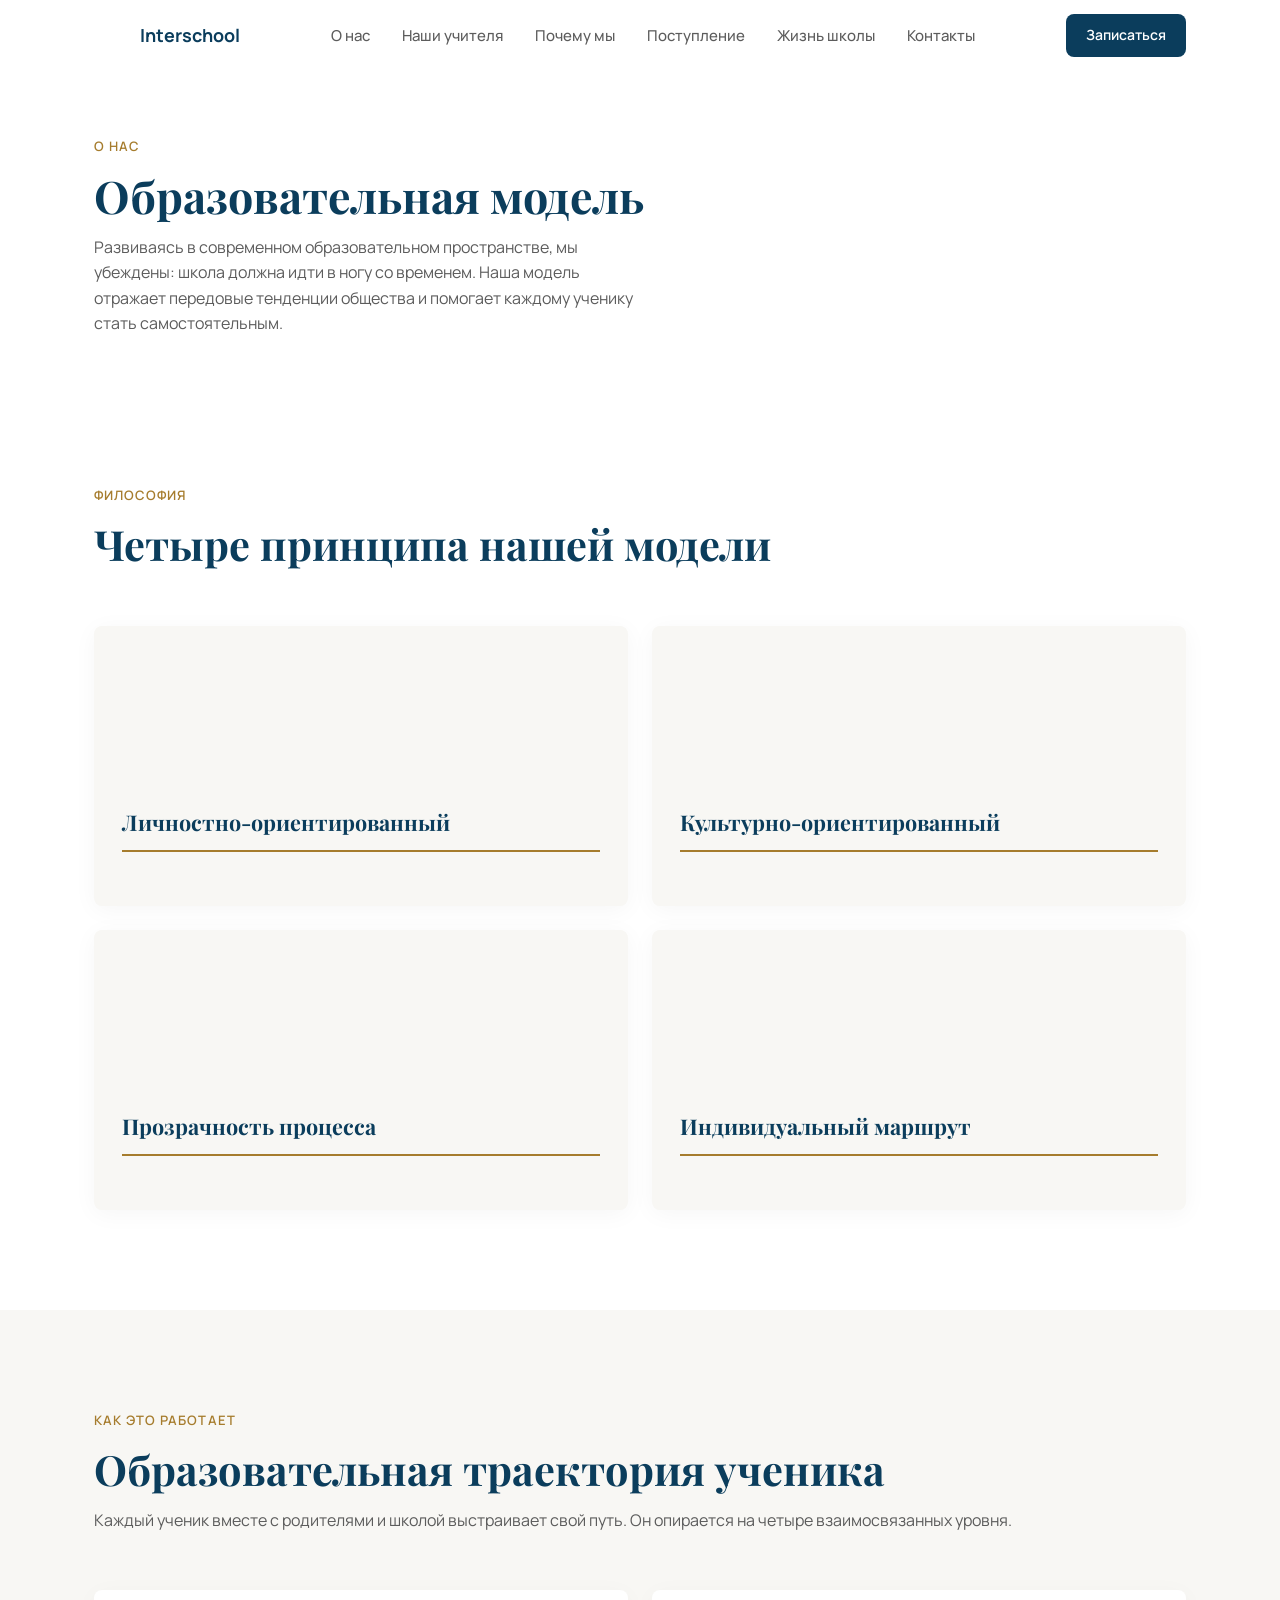
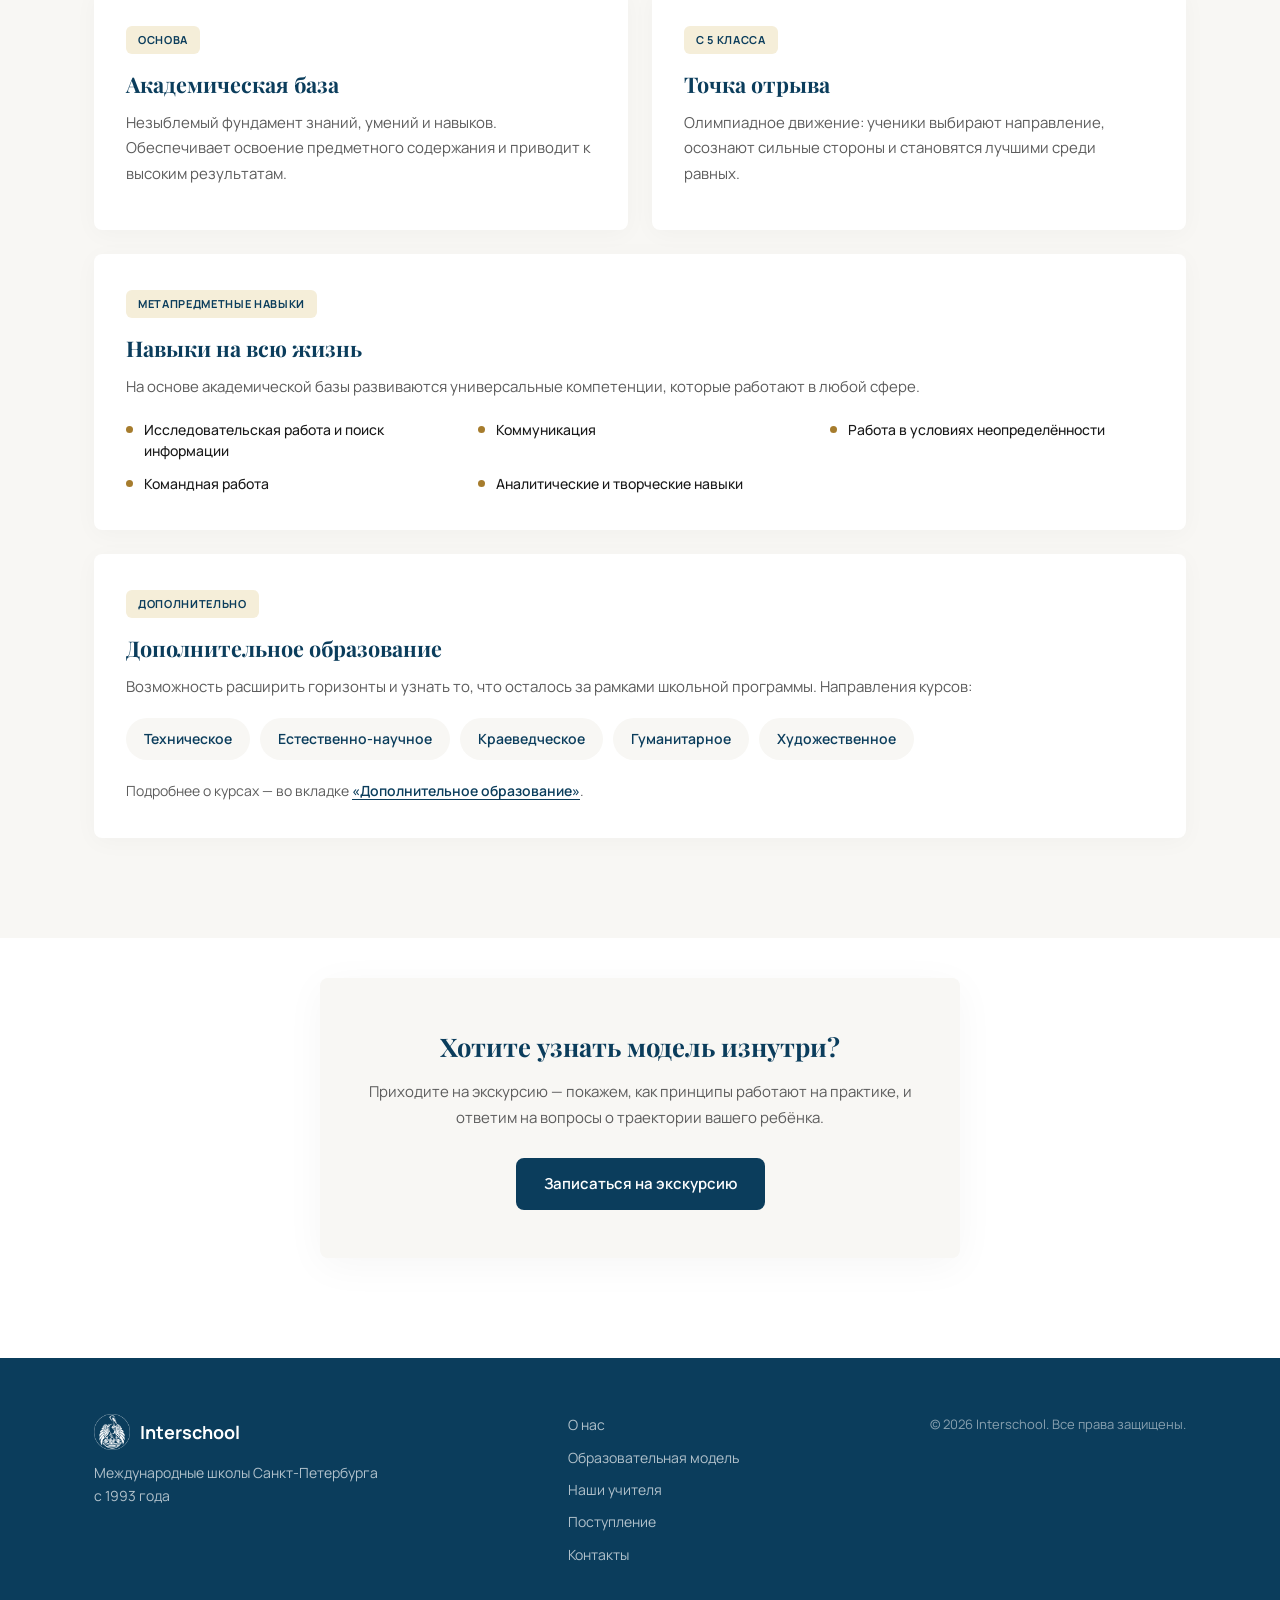
==== education-model.html @ 2b8b2e6c "Add files via upload" ====
<!DOCTYPE html>
<html lang="ru">
<head>
  <meta charset="UTF-8">
  <meta name="viewport" content="width=device-width, initial-scale=1.0">
  <title>Образовательная модель · Международные школы Санкт-Петербурга</title>
  <meta name="description" content="Образовательная модель Interschool: личностно-ориентированный подход, индивидуальный маршрут, академическая база и развитие метапредметных навыков.">
  <link rel="preconnect" href="https://fonts.googleapis.com">
  <link rel="preconnect" href="https://fonts.gstatic.com" crossorigin>
  <link href="https://fonts.googleapis.com/css2?family=Manrope:wght@400;500;600;700;800&family=Playfair+Display:wght@600;700&display=swap" rel="stylesheet">
  <link rel="stylesheet" href="styles.css">
</head>
<body>
  <!-- Header -->
  <header class="header" id="header">
    <div class="container header__inner">
      <a href="index.html" class="logo">
        <span id="mark" class="logo__mark"></span>
        <span class="logo__text">Interschool</span>
      </a>

      <nav class="nav" id="nav">
        <div class="nav__item nav__item--has-sub">
          <a href="index.html#about" class="nav__link">О нас</a>
          <div class="nav__dropdown">
            <a href="education-model.html" class="nav__dropdown-link">Образовательная модель</a>
            <a href="index.html#about" class="nav__dropdown-link">МШГУ</a>
            <a href="index.html#about" class="nav__dropdown-link">СПбМШ</a>
            <a href="index.html#about" class="nav__dropdown-link">Администрация</a>
          </div>
        </div>
        <a href="teachers.html" class="nav__link">Наши учителя</a>
        <a href="index.html#advantages" class="nav__link">Почему мы</a>
        <div class="nav__item nav__item--has-sub">
          <a href="index.html#admission" class="nav__link">Поступление</a>
          <div class="nav__dropdown">
            <a href="learning-formats.html" class="nav__dropdown-link">Формы обучения</a>
            <a href="index.html#admission" class="nav__dropdown-link">Как поступить</a>
            <a href="index.html#admission" class="nav__dropdown-link">Документы</a>
          </div>
        </div>
        <a href="index.html#life" class="nav__link">Жизнь школы</a>
        <a href="index.html#contacts" class="nav__link">Контакты</a>
      </nav>

      <div class="header__actions">
        <a href="index.html#admission" class="btn btn--primary btn--sm">Записаться</a>
        <button class="burger" id="burger" aria-label="Меню">
          <span></span><span></span><span></span>
        </button>
      </div>
    </div>
  </header>

  <!-- Page hero -->
  <section class="page-hero">
    <div class="container">
      <p class="section__eyebrow">О нас</p>
      <h1 class="page-hero__title">Образовательная модель</h1>
      <p class="page-hero__desc">
        Развиваясь в современном образовательном пространстве, мы убеждены:
        школа должна идти в ногу со временем. Наша модель отражает передовые
        тенденции общества и помогает каждому ученику стать самостоятельным.
      </p>
    </div>
  </section>

  <!-- Philosophy principles -->
  <section class="section em-principles">
    <div class="container">
      <div class="section__header section__header--center">
        <p class="section__eyebrow">Философия</p>
        <h2 class="section__title">Четыре принципа нашей модели</h2>
      </div>

      <div class="em-principles__grid">
        <article class="em-principle">
          <div class="em-principle__inner">
            <h3 class="em-principle__title">Личностно-ориентированный</h3>
            <p class="em-principle__text">
              Цель и призвание школы — сформировать самостоятельную, автономную
              личность. Человека, который способен делать собственный выбор и брать
              на себя ответственность за свой образовательный маршрут.
            </p>
          </div>
        </article>

        <article class="em-principle">
          <div class="em-principle__inner">
            <h3 class="em-principle__title">Культурно-ориентированный</h3>
            <p class="em-principle__text">
              В автоматизированном мире человек — главная ценность. Мы развиваем
              и сохраняем гуманизм, творчество, свободу выбора, силу воли,
              эмпатию и культуру — через всё преподавание.
            </p>
          </div>
        </article>

        <article class="em-principle">
          <div class="em-principle__inner">
            <h3 class="em-principle__title">Прозрачность процесса</h3>
            <p class="em-principle__text">
              Успех основан на&nbsp;<strong>открытом</strong> взаимодействии школы,
              родителей и детей. Мы делаем систему преподавания понятной, чтобы
              каждый видел цель и активно участвовал в её достижении.
            </p>
          </div>
        </article>

        <article class="em-principle">
          <div class="em-principle__inner">
            <h3 class="em-principle__title">Индивидуальный маршрут</h3>
            <p class="em-principle__text">
              Чтобы воспитать автономного ученика, нужно дать право выбора.
              Вместе с родителями ребёнок формирует образовательную траекторию
              и несёт ответственность за свои решения.
            </p>
          </div>
        </article>
      </div>
    </div>
  </section>

  <!-- Trajectory intro -->
  <section class="section em-trajectory">
    <div class="container">
      <div class="section__header section__header--center">
        <p class="section__eyebrow">Как это работает</p>
        <h2 class="section__title">Образовательная траектория ученика</h2>
        <p class="section__desc">
          Каждый ученик вместе с родителями и школой выстраивает свой путь.
          Он опирается на четыре взаимосвязанных уровня.
        </p>
      </div>

      <div class="em-levels">
        <!-- Level 1 -->
        <article class="em-level">
          <div class="em-level__badge">Основа</div>
          <h3 class="em-level__title">Академическая база</h3>
          <p class="em-level__text">
            Незыблемый фундамент знаний, умений и навыков. Обеспечивает освоение
            предметного содержания и приводит к высоким результатам.
          </p>
        </article>

        <!-- Level 2 -->
        <article class="em-level">
          <div class="em-level__badge">С 5 класса</div>
          <h3 class="em-level__title">Точка отрыва</h3>
          <p class="em-level__text">
            Олимпиадное движение: ученики выбирают направление, осознают
            сильные стороны и становятся лучшими среди равных.
          </p>
        </article>

        <!-- Level 3 -->
        <article class="em-level em-level--wide">
          <div class="em-level__badge">Метапредметные навыки</div>
          <h3 class="em-level__title">Навыки на всю жизнь</h3>
          <p class="em-level__text">
            На основе академической базы развиваются универсальные компетенции,
            которые работают в любой сфере.
          </p>
          <ul class="em-skills">
            <li>Исследовательская работа и поиск информации</li>
            <li>Коммуникация</li>
            <li>Работа в условиях неопределённости</li>
            <li>Командная работа</li>
            <li>Аналитические и творческие навыки</li>
          </ul>
        </article>

        <!-- Level 4 -->
        <article class="em-level em-level--wide">
          <div class="em-level__badge">Дополнительно</div>
          <h3 class="em-level__title">Дополнительное образование</h3>
          <p class="em-level__text">
            Возможность расширить горизонты и узнать то, что осталось за рамками
            школьной программы. Направления курсов:
          </p>
          <div class="em-directions">
            <span class="em-directions__item">Техническое</span>
            <span class="em-directions__item">Естественно-научное</span>
            <span class="em-directions__item">Краеведческое</span>
            <span class="em-directions__item">Гуманитарное</span>
            <span class="em-directions__item">Художественное</span>
          </div>
          <p class="em-level__note">
            Подробнее о курсах — во вкладке
            <a href="#">«Дополнительное образование»</a>.
          </p>
        </article>
      </div>
    </div>
  </section>

  <!-- CTA -->
  <section class="section em-cta">
    <div class="container">
      <div class="em-cta__box">
        <h2 class="em-cta__title">Хотите узнать модель изнутри?</h2>
        <p class="em-cta__text">
          Приходите на экскурсию — покажем, как принципы работают на практике,
          и ответим на вопросы о траектории вашего ребёнка.
        </p>
        <a href="index.html#admission" class="btn btn--primary">Записаться на экскурсию</a>
      </div>
    </div>
  </section>

  <!-- Footer -->
  <footer class="footer">
    <div class="container footer__inner">
      <div class="footer__brand">
        <a href="index.html" class="logo logo--footer">
          <span id="mark" class="logo__mark"></span>
          <span class="logo__text">Interschool</span>
        </a>
        <p>Международные школы Санкт-Петербурга<br>с 1993 года</p>
      </div>
      <div class="footer__links">
        <a href="index.html#about">О нас</a>
        <a href="education-model.html">Образовательная модель</a>
        <a href="teachers.html">Наши учителя</a>
        <a href="index.html#admission">Поступление</a>
        <a href="index.html#contacts">Контакты</a>
      </div>
      <div class="footer__copy">
        <p>© 2026 Interschool. Все права защищены.</p>
      </div>
    </div>
  </footer>

  <script src="script.js"></script>
</body>
</html>
---- styles.css ----
:root {
  /* Colors */
  --color-bg: #F8F7F4;
  --color-surface: #FFFFFF;
  --color-text: #1A1A1A;
  --color-text-muted: #5C5C5C;
  --color-primary: #0B3D5C;        /* Deep navy */
  --color-primary-hover: #0A2F47;
  --color-accent: #A67C2D;         /* Dark amber — better contrast */
  --color-accent-soft: #F5EED9;
  --color-border: #E8E4DC;
  --color-success: #2D6A4F;

  /* Typography */
  --font-sans: 'Manrope', system-ui, -apple-system, sans-serif;
  --font-display: 'Playfair Display', Georgia, serif;

  /* Spacing & radius */
  --radius: 8px;
  --radius-sm: 10px;
  --container: 1140px;
  --header-h: 72px;

  /* Transitions */
  --ease: cubic-bezier(0.25, 0.1, 0.25, 1);
}

/* Reset & base */
*, *::before, *::after {
  box-sizing: border-box;
  margin: 0;
  padding: 0;
}

html {
  scroll-behavior: smooth;
  -webkit-font-smoothing: antialiased;
}

body {
  font-family: var(--font-sans);
  font-size: 16px;
  line-height: 1.6;
  color: var(--color-text);
  background: var(--color-bg);
}

img { max-width: 100%; display: block; }
a { color: inherit; text-decoration: none; }
ul { list-style: none; }
button, input, select {
  font: inherit;
  border: none;
  outline: none;
  background: none;
}

.container {
  width: 100%;
  max-width: var(--container);
  margin: 0 auto;
  padding: 0 24px;
}

/* ========== Buttons ========== */
.btn {
  display: inline-flex;
  align-items: center;
  justify-content: center;
  gap: 8px;
  padding: 14px 28px;
  font-weight: 600;
  font-size: 15px;
  border-radius: 8px;
  cursor: pointer;
  transition: all 0.25s var(--ease);
  white-space: nowrap;
}

.btn--primary {
  background: var(--color-primary);
  color: #fff;
}

.btn--primary:hover {
  background: var(--color-primary-hover);
  transform: translateY(-1px);
  box-shadow: 0 8px 24px rgba(11, 61, 92, 0.25);
}

.btn--ghost {
  background: transparent;
  color: var(--color-primary);
  border: 1.5px solid var(--color-border);
}

.btn--ghost:hover {
  border-color: var(--color-primary);
  background: rgba(11, 61, 92, 0.04);
}

.btn--sm {
  padding: 10px 20px;
  font-size: 14px;
}

/* ========== Header ========== */
.header {
  position: fixed;
  top: 0;
  left: 0;
  right: 0;
  height: var(--header-h);
  //background: rgba(248, 247, 244, 0.85);
  backdrop-filter: blur(12px);
  -webkit-backdrop-filter: blur(12px);
  border-bottom: 1px solid transparent;
  z-index: 100;
  transition: border-color 0.3s, background 0.3s;
}

.header.scrolled {
  border-bottom-color: var(--color-border);
  background: rgba(248, 247, 244, 0.95);
}

.header__inner {
  display: flex;
  align-items: center;
  justify-content: space-between;
  height: 100%;
}

.logo {
  display: flex;
  align-items: center;
  gap: 10px;
  font-weight: 700;
  font-size: 18px;
  color: var(--color-primary);
}

.logo__mark {
  width: 36px;
  height: 36px;
  background-size: contain;
  background-image: url("New ISHU Logo White.png");
}
.logo__mark__scrolled {

  background-image: url("New ISHU Logo Black.png");
}
.nav {
  display: flex;
  align-items: center;
  gap: 32px;
}

.nav__item {
  position: relative;
}

.nav__link {
  font-size: 15px;
  font-weight: 500;
  color: var(--color-text-muted);
  transition: color 0.2s;
  display: inline-block;
  padding: 8px 0;
}

.nav__link:hover {
  color: var(--color-primary);
}

/* Dropdown */
.nav__dropdown {
  position: absolute;
  top: 100%;
  left: 50%;
  transform: translateX(-50%) translateY(6px);
  min-width: 220px;
  background: var(--color-surface);
  border-radius: var(--radius);
  box-shadow: 0 12px 40px rgba(0, 0, 0, 0.1);
  padding: 8px 0;
  opacity: 0;
  visibility: hidden;
  pointer-events: none;
  transition: opacity 0.2s var(--ease), transform 0.2s var(--ease), visibility 0.2s;
  z-index: 200;
  /* gold top accent like reference */
  border-top: 3px solid var(--color-accent);
}

.nav__item--has-sub:hover .nav__dropdown,
.nav__item--has-sub:focus-within .nav__dropdown {
  opacity: 1;
  visibility: visible;
  pointer-events: auto;
  transform: translateX(-50%) translateY(0);
}

.nav__dropdown-link {
  display: block;
  padding: 12px 20px;
  font-size: 14px;
  font-weight: 500;
  color: var(--color-text);
  transition: background 0.15s, color 0.15s;
  white-space: nowrap;
}

.nav__dropdown-link:hover {
  background: var(--color-bg);
  color: var(--color-primary);
}

.header__actions {
  display: flex;
  align-items: center;
  gap: 16px;
}

.burger {
  display: none;
  flex-direction: column;
  gap: 5px;
  width: 28px;
  cursor: pointer;
}

.burger span {
  display: block;
  height: 2px;
  background: var(--color-primary);
  border-radius: 2px;
  transition: 0.3s;
}

/* ========== Hero ========== */
.hero {
  position: relative;
  padding: calc(var(--header-h) + 80px) 0 100px;
  overflow: hidden;
  background: transparent;
}

.hero::before {
  content: '';
  position: absolute;
  inset: 0;
  background-image: url('banner-1.png');
  background-size: cover;
  background-position: center;
  filter: blur(2px);
  transform: scale(1);
  z-index: 0;
}

.hero::after {
  content: '';
  position: absolute;
  inset: 0;
  background: rgba(248, 247, 244, 0.78);
  z-index: 1;
}

.hero .container {
  position: relative;
  z-index: 2;
}

.hero__inner {
  display: block;
}

.hero__content {
  //max-width: 720px;
}



.hero__title {
  font-family: var(--font-display);
  font-size: clamp(2.6rem, 5vw, 3.8rem);
  font-weight: 700;
  line-height: 1.15;
  color: var(--color-primary);
  margin-bottom: 24px;
}

.hero__title span {
  color: var(--color-text-muted);
  font-weight: 600;
}

.hero__subtitle {
  font-size: 17px;
  color: var(--color-text-muted);
  max-width: 560px;
  line-height: 1.7;
}

/* ========== Sections ========== */
.section {
  padding: 100px 0;
}

.section__header {
  margin-bottom: 56px;
}

.section__eyebrow {
  font-size: 13px;
  font-weight: 600;
  letter-spacing: 0.08em;
  text-transform: uppercase;
  color: var(--color-accent);
  margin-bottom: 12px;
}

.section__title {
  font-family: var(--font-display);
  font-size: clamp(1.9rem, 3.5vw, 2.6rem);
  font-weight: 700;
  color: var(--color-primary);
  line-height: 1.25;
}

.section__desc {
  margin-top: 14px;
  color: var(--color-text-muted);
  font-size: 16px;
}

/* ========== Director / Why us ========== */
.director {
  background: var(--color-surface);
}

.director__inner {
  display: grid;
  grid-template-columns: 320px 1fr;
  gap: 56px;
  align-items: start;
  //max-width: 960px;
  margin: 0 auto;
}

.director__photo {
  position: sticky;
  top: calc(var(--header-h) + 24px);
}

.director__placeholder {
  aspect-ratio: 3 / 4;
  background: var(--color-bg);
  border: 1.5px dashed var(--color-border);
  border-radius: var(--radius);
  display: flex;
  align-items: center;
  justify-content: center;
  text-align: center;
  color: var(--color-text-muted);
  font-size: 14px;
  font-weight: 500;
  line-height: 1.5;
}

.director__quote {
  font-family: var(--font-display);
  font-size: 1.35rem;
  font-weight: 600;
  line-height: 1.5;
  color: var(--color-primary);
  margin-bottom: 24px;
  padding-left: 20px;
  border-left: 3px solid var(--color-accent);
  
}

.director__text {
  font-size: 15px;
  color: var(--color-text-muted);
  line-height: 1.75;
  margin-bottom: 16px;
  text-align: justify;
}

.director__sign {
  margin-top: 32px;
  padding-top: 24px;
  border-top: 1px solid var(--color-border);
  display: flex;
  flex-direction: column;
  gap: 4px;
}

.director__sign strong {
  font-size: 16px;
  color: var(--color-primary);
}

.director__sign span {
  font-size: 13px;
  color: var(--color-text-muted);
}

/* ========== About / Schools ========== */
.schools {
  display: grid;
  grid-template-columns: repeat(3, 1fr);
  gap: 28px;
}

.school-card {
  background: var(--color-surface);
  border-radius: var(--radius);
  padding: 40px 36px;
  box-shadow: 0 4px 24px rgba(0,0,0,0.04);
  transition: transform 0.3s, box-shadow 0.3s;
}

.school-card:hover {
  transform: translateY(-4px);
  box-shadow: 0 16px 48px rgba(0,0,0,0.08);
}

.school-card--alt {
  background: linear-gradient(145deg, #0B3D5C 0%, #134E6F 100%);
  color: #fff;
  border: none;
}

.school-card--alt .school-card__text,
.school-card--alt .school-card__list {
  color: rgba(255,255,255,0.85);
}

.school-card__badge {
  display: inline-block;
  font-size: 12px;
  font-weight: 700;
  letter-spacing: 0.06em;
  text-transform: uppercase;
  padding: 6px 12px;
  background: var(--color-accent-soft);
  color: var(--color-primary);
  border-radius: 6px;
  margin-bottom: 20px;
}

.school-card--alt .school-card__badge {
  background: rgba(255,255,255,0.15);
  color: #fff;
}

.school-card__title {
  font-family: var(--font-display);
  font-size: 1.45rem;
  margin-bottom: 14px;
  line-height: 1.3;
}

.school-card__text {
  color: var(--color-text-muted);
  margin-bottom: 24px;
  font-size: 15px;
}

.school-card__list {
  display: flex;
  flex-direction: column;
  gap: 10px;
}

.school-card__list li {
  position: relative;
  padding-left: 20px;
  font-size: 14px;
  font-weight: 500;
}

.school-card__list li::before {
  content: '';
  position: absolute;
  left: 0;
  top: 8px;
  width: 7px;
  height: 7px;
  border-radius: 50%;
  background: var(--color-accent);
}

.school-card--alt .school-card__list li::before {
  background: var(--color-accent);
}

/* ========== Advantages (stacked photo blocks) ========== */
.advantages {
  background: var(--color-bg);
  padding-bottom: 40px;
}

.advantages .section__header {
  margin-bottom: 48px;
}

.advantages__stack {
  display: flex;
  flex-direction: column;
  gap: 32px;
  max-width: 1140px;
  margin: 0 auto;
  padding: 0 24px;
}

.adv-block {
  position: relative;
  border-radius: 20px;
  overflow: hidden;
  min-height: 420px;
  display: flex;
  align-items: center;
  justify-content: flex-end;
}

.adv-block--flip {
  justify-content: flex-start;
}

.adv-block__bg {
  position: absolute;
  inset: 0;
  z-index: 0;
}

.adv-block__placeholder {
  width: 100%;
  height: 100%;
  background: linear-gradient(135deg, #d4d0c8 0%, #b8b4ac 50%, #9e9a92 100%);
  display: flex;
  align-items: center;
  justify-content: center;
  color: rgba(255,255,255,0.6);
  font-size: 18px;
  font-weight: 600;
  letter-spacing: 0.05em;
}

.adv-block__card {
  position: relative;
  z-index: 1;
  background: rgba(255, 252, 247, 0.95);
  backdrop-filter: blur(8px);
  -webkit-backdrop-filter: blur(8px);
  border-radius: 20px;
  padding: 40px 36px;
  max-width: 400px;
  margin: 40px;
  box-shadow: 0 12px 40px rgba(0,0,0,0.1);
}

.adv-block__text {
  font-family: var(--font-display);
  font-size: 1.25rem;
  font-weight: 600;
  line-height: 1.55;
  color: var(--color-primary);
  margin-bottom: 24px;
  font-style: italic;
}

.adv-block__meta {
  display: flex;
  flex-direction: column;
  gap: 4px;
}

.adv-block__meta strong {
  font-family: var(--font-sans);
  font-size: 13px;
  font-weight: 700;
  letter-spacing: 0.04em;
  text-transform: uppercase;
  color: var(--color-text);
  font-style: normal;
}

.adv-block__meta span {
  font-size: 13px;
  color: var(--color-text-muted);
  font-style: normal;
}

/* ========== Admission / Steps ========== */
.steps {
  display: grid;
  grid-template-columns: repeat(4, 1fr);
  gap: 24px;
  margin-bottom: 64px;
}

.step {
  text-align: center;
  padding: 28px 16px;
}

.step__number {
  font-family: var(--font-display);
  font-size: 2.4rem;
  font-weight: 700;
  color: var(--color-accent);
  margin-bottom: 12px;
  line-height: 1;
}

.step__title {
  font-size: 1.1rem;
  font-weight: 700;
  margin-bottom: 10px;
  color: var(--color-primary);
}

.step__text {
  font-size: 14px;
  color: var(--color-text-muted);
  line-height: 1.6;
}

.admission__cta {
  max-width: 720px;
  margin: 0 auto;
}

.admission__box {
  background: var(--color-surface);
  border-radius: var(--radius);
  padding: 48px 40px;
  text-align: center;
  box-shadow: 0 8px 40px rgba(0,0,0,0.06);
}

.admission__box h3 {
  font-family: var(--font-display);
  font-size: 1.6rem;
  color: var(--color-primary);
  margin-bottom: 10px;
}

.admission__box > p {
  color: var(--color-text-muted);
  margin-bottom: 32px;
}

.form__row {
  display: flex;
  gap: 12px;
  margin-bottom: 12px;
}

.form input,
.form select {
  flex: 1;
  padding: 14px 18px;
  border: 1.5px solid var(--color-border);
  border-radius: var(--radius-sm);
  background: var(--color-bg);
  font-size: 15px;
  transition: border-color 0.2s;
}

.form input:focus,
.form select:focus {
  border-color: var(--color-primary);
}

.form select {
  cursor: pointer;
  appearance: none;
  background-image: url("data:image/svg+xml,%3Csvg xmlns='http://www.w3.org/2000/svg' width='12' height='8' viewBox='0 0 12 8'%3E%3Cpath fill='%235C5C5C' d='M1 1l5 5 5-5'/%3E%3C/svg%3E");
  background-repeat: no-repeat;
  background-position: right 16px center;
  padding-right: 40px;
}

.form .btn {
  flex: 0 0 auto;
  min-width: 200px;
}

/* ========== News / Life ========== */
.life {
  background: var(--color-surface);
}

.news {
  display: grid;
  grid-template-columns: repeat(4, 1fr);
  gap: 24px;
}

.news-card {
  background: var(--color-bg);
  border-radius: var(--radius);
  padding: 28px 24px;
  display: flex;
  flex-direction: column;
  box-shadow: 0 4px 20px rgba(0,0,0,0.03);
  transition: transform 0.25s, box-shadow 0.25s;
}

.news-card:hover {
  transform: translateY(-4px);
  box-shadow: 0 12px 36px rgba(0,0,0,0.07);
}

.news-card__date {
  font-size: 12px;
  font-weight: 600;
  letter-spacing: 0.04em;
  text-transform: uppercase;
  color: var(--color-accent);
  margin-bottom: 12px;
}

.news-card__title {
  font-size: 1.05rem;
  font-weight: 700;
  margin-bottom: 10px;
  color: var(--color-primary);
  line-height: 1.35;
}

.news-card__text {
  font-size: 14px;
  color: var(--color-text-muted);
  line-height: 1.6;
  flex: 1;
  margin-bottom: 16px;
}

.news-card__link {
  font-size: 14px;
  font-weight: 600;
  color: var(--color-primary);
  transition: color 0.2s;
}

.news-card__link:hover {
  color: var(--color-accent);
}

/* ========== Contacts ========== */
.contacts__grid {
  display: grid;
  grid-template-columns: repeat(3, 1fr);
  gap: 24px;
}

.contact-card {
  background: var(--color-surface);
  border-radius: var(--radius);
  padding: 36px 28px;
  text-align: center;
  box-shadow: 0 4px 20px rgba(0,0,0,0.04);
  transition: transform 0.25s, box-shadow 0.25s;
}

.contact-card:hover {
  transform: translateY(-3px);
  box-shadow: 0 12px 32px rgba(0,0,0,0.07);
}

.contact-card h3 {
  font-size: 1.1rem;
  font-weight: 700;
  color: var(--color-primary);
  margin-bottom: 6px;
}

.contact-card p {
  font-size: 14px;
  color: var(--color-text-muted);
  margin-bottom: 20px;
}

.contact-card__qr {
  display: inline-flex;
  align-items: center;
  justify-content: center;
  width: 64px;
  height: 64px;
  background: var(--color-bg);
  border: 1.5px dashed var(--color-border);
  border-radius: 10px;
  font-size: 12px;
  font-weight: 600;
  color: var(--color-text-muted);
}

/* ========== Footer ========== */
.footer {
  background: var(--color-primary);
  color: rgba(255,255,255,0.85);
  padding: 56px 0 40px;
}

.footer__inner {
  display: grid;
  grid-template-columns: 1.5fr 1fr 1fr;
  gap: 40px;
  align-items: start;
}

.logo--footer {
  color: #fff;
  margin-bottom: 12px;
}



.footer__brand p {
  font-size: 14px;
  line-height: 1.6;
  opacity: 0.8;
}

.footer__links {
  display: flex;
  flex-direction: column;
  gap: 10px;
}

.footer__links a {
  font-size: 14px;
  opacity: 0.8;
  transition: opacity 0.2s;
}

.footer__links a:hover {
  opacity: 1;
}

.footer__copy {
  font-size: 13px;
  opacity: 0.6;
  text-align: right;
}

/* ========== Responsive ========== */
@media (max-width: 1024px) {
  .hero__inner {
    grid-template-columns: 1fr;
    gap: 48px;
  }

  .hero__visual {
    padding-left: 0;
    flex-direction: row;
  }

  .hero__card--secondary {
    margin-left: 0;
  }
  .director__inner {
    grid-template-columns: 260px 1fr;
    gap: 40px;
  }
  
  .adv-block {
    min-height: 360px;
  }

  .adv-block__card {
    max-width: 340px;
    padding: 32px 28px;
    margin: 28px;
  }

  .adv-block__text {
    font-size: 1.15rem;
  }

  .steps {
    grid-template-columns: repeat(2, 1fr);
  }

  .news {
    grid-template-columns: repeat(2, 1fr);
  }
}

@media (max-width: 768px) {
  .nav {
    display: none;
    position: absolute;
    top: var(--header-h);
    left: 0;
    right: 0;
    background: var(--color-bg);
    flex-direction: column;
    padding: 24px;
    gap: 16px;
    border-bottom: 1px solid var(--color-border);
  }

  .nav.open {
    display: flex;
  }

  .nav__item--has-sub {
    display: flex;
    flex-direction: column;
    gap: 4px;
  }

  .nav__dropdown {
    position: static;
    transform: none;
    opacity: 1;
    visibility: visible;
    pointer-events: auto;
    box-shadow: none;
    border-top: none;
    border-left: 3px solid var(--color-accent);
    border-radius: 0;
    padding: 4px 0 4px 12px;
    min-width: 0;
    background: transparent;
  }

  .nav__dropdown-link {
    padding: 8px 12px;
    font-size: 14px;
    color: var(--color-text-muted);
  }

  .burger {
    display: flex;
  }

  .header__actions .btn {
    display: none;
  }

  .hero {
    padding-top: 90px;
    padding-bottom: 64px;
  }

  .hero__visual {
    flex-direction: column;
  }
  
  .director__inner {
    grid-template-columns: 1fr;
    gap: 32px;
  }

  .director__photo {
    position: static;
    max-width: 260px;
    margin: 0 auto;
  }
  
  .schools {
    grid-template-columns: 1fr;
  }

  .adv-block {
    min-height: 320px;
    justify-content: center;
  }

  .adv-block--flip {
    justify-content: center;
  }

  .adv-block__card {
    max-width: 100%;
    margin: 24px;
    padding: 28px 24px;
  }

  .adv-block__text {
    font-size: 1.05rem;
  }

  .steps {
    grid-template-columns: 1fr;
  }

  .news {
    grid-template-columns: 1fr;
  }

  .contacts__grid {
    grid-template-columns: 1fr;
  }

  .form__row {
    flex-direction: column;
  }

  .form .btn {
    width: 100%;
  }

  .admission__box {
    padding: 36px 24px;
  }

  .footer__inner {
    grid-template-columns: 1fr;
    text-align: center;
  }

  .footer__copy {
    text-align: center;
  }

  .footer__links {
    align-items: center;
  }

  .section {
    padding: 72px 0;
  }
}

@media (max-width: 480px) {
  .hero__title {
    font-size: 2.2rem;
  }

  .hero__cta {
    flex-direction: column;
  }

  .hero__cta .btn {
    width: 100%;
  }
}
/* ========== Teachers page ========== */
.page-hero {
  padding: calc(var(--header-h) + 64px) 0 48px;
  background: var(--color-surface);
}

.page-hero__title {
  font-family: var(--font-display);
  font-size: clamp(2rem, 4vw, 2.8rem);
  font-weight: 700;
  color: var(--color-primary);
  line-height: 1.2;
}

.page-hero__desc {
  margin-top: 12px;
  color: var(--color-text-muted);
  font-size: 16px;
  max-width: 560px;
}

.teachers-section {
  padding: 48px 0 80px;
}

.teachers-section + .teachers-section {
  padding-top: 0;
}

.teachers-section__title {
  font-family: var(--font-display);
  font-size: clamp(1.4rem, 2.5vw, 1.75rem);
  font-weight: 700;
  color: var(--color-primary);
  margin-bottom: 28px;
}

.teachers-grid {
  display: grid;
  grid-template-columns: repeat(4, 1fr);
  gap: 28px;
}

.teacher-card {
  display: flex;
  flex-direction: column;
}

/* display:flex overrides the native [hidden] rule — force hide */
.teacher-card[hidden] {
  display: none !important;
}

.teacher-card__photo {
  position: relative;
  border-radius: 16px;
  overflow: hidden;
  aspect-ratio: 1 / 1.15;
  background: var(--color-bg);
  margin-bottom: 16px;
}

.teacher-card__photo img {
  width: 100%;
  height: 100%;
  object-fit: cover;
  display: block;
}

.teacher-card__placeholder {
  width: 100%;
  height: 100%;
  display: flex;
  align-items: center;
  justify-content: center;
  background: linear-gradient(145deg, #e8e4dc 0%, #d0ccc4 100%);
  color: var(--color-text-muted);
  font-size: 13px;
  font-weight: 500;
}

.teacher-card__name {
  font-size: 1rem;
  font-weight: 700;
  color: var(--color-text);
  line-height: 1.35;
  margin-bottom: 4px;
}

.teacher-card__role {
  font-size: 13px;
  color: var(--color-text-muted);
  line-height: 1.4;
}

/* Pagination */
.teachers-pager {
  display: flex;
  align-items: center;
  gap: 12px;
  margin-top: 36px;
}

.teachers-pager__btn {
  width: 40px;
  height: 40px;
  border-radius: 50%;
  border: 1.5px solid var(--color-border);
  background: var(--color-surface);
  display: flex;
  align-items: center;
  justify-content: center;
  cursor: pointer;
  color: var(--color-primary);
  font-size: 16px;
  transition: border-color 0.2s, background 0.2s;
}

.teachers-pager__btn:hover {
  border-color: var(--color-primary);
  background: var(--color-bg);
}

.teachers-pager__btn:disabled {
  opacity: 0.4;
  cursor: default;
}

.teachers-pager__info {
  font-size: 14px;
  font-weight: 500;
  color: var(--color-text-muted);
  min-width: 36px;
  text-align: center;
}

@media (max-width: 1024px) {
  .teachers-grid {
    grid-template-columns: repeat(3, 1fr);
  }

  .schools {
    grid-template-columns: 1fr;
  }
}

@media (max-width: 768px) {
  .teachers-grid {
    grid-template-columns: repeat(2, 1fr);
    gap: 20px;
  }

  .teacher-card__photo::after {
    border-width: 0 36px 36px 0;
  }
}

@media (max-width: 480px) {
  .teachers-grid {
    grid-template-columns: 1fr 1fr;
    gap: 16px;
  }

  .teacher-card__name {
    font-size: 0.9rem;
  }
}

/* ========== Education model page ========== */
.em-principles {
  background: var(--color-surface);
}

.em-principles__grid {
  display: grid;
  grid-template-columns: repeat(2, 1fr);
  gap: 24px;
}

.em-principle {
  display: flex;
  flex-direction: column;
  min-height: 280px;
  padding: 32px 28px;
  background: var(--color-bg);
  border-radius: var(--radius);
  box-shadow: 0 4px 24px rgba(0, 0, 0, 0.04);
  cursor: default;
  transition: box-shadow 0.6s var(--ease), background 0.6s var(--ease);
}

.em-principle:hover,
.em-principle:focus-within {
  box-shadow: 0 16px 48px rgba(11, 61, 92, 0.1);
  background: var(--color-surface);
}

/* Spacer keeps title at the bottom; height animates both ways */
.em-principle::before {
  content: '';
  display: block;
  height: 150px;
  flex-shrink: 0;
  transition: height 0.85s cubic-bezier(0.4, 0, 0.2, 1);
}

.em-principle:hover::before,
.em-principle:focus-within::before {
  height: 0;
}

.em-principle__inner {
  flex: 0 0 auto;
  display: flex;
  flex-direction: column;
}

.em-principle__title {
  font-family: var(--font-display);
  font-size: 1.35rem;
  font-weight: 700;
  color: var(--color-primary);
  line-height: 1.3;
  margin: 0;
  padding-bottom: 14px;
  border-bottom: 2px solid var(--color-accent);
}

.em-principle__text {
  font-size: 15px;
  color: var(--color-text-muted);
  line-height: 1.7;
  margin: 0;
  max-height: 0;
  opacity: 0;
  overflow: hidden;
  transition:
    max-height 0.85s cubic-bezier(0.4, 0, 0.2, 1),
    opacity 0.7s ease 0.05s,
    margin-top 0.85s cubic-bezier(0.4, 0, 0.2, 1);
}

.em-principle:hover .em-principle__text,
.em-principle:focus-within .em-principle__text {
  max-height: 260px;
  opacity: 1;
  margin-top: 18px;
}

.em-trajectory {
  background: var(--color-bg);
}

.em-levels {
  display: grid;
  grid-template-columns: 1fr 1fr;
  gap: 24px;
}

.em-level {
  background: var(--color-surface);
  border-radius: var(--radius);
  padding: 36px 32px;
  box-shadow: 0 4px 24px rgba(0, 0, 0, 0.03);
}

.em-level--wide {
  grid-column: 1 / -1;
}

.em-level__badge {
  display: inline-block;
  font-size: 11px;
  font-weight: 700;
  letter-spacing: 0.06em;
  text-transform: uppercase;
  color: var(--color-primary);
  background: var(--color-accent-soft);
  padding: 5px 12px;
  border-radius: 6px;
  margin-bottom: 16px;
}

.em-level__title {
  font-family: var(--font-display);
  font-size: 1.35rem;
  font-weight: 700;
  color: var(--color-primary);
  margin-bottom: 12px;
  line-height: 1.3;
}

.em-level__text {
  font-size: 15px;
  color: var(--color-text-muted);
  line-height: 1.7;
  margin-bottom: 8px;
}

.em-level__note {
  margin-top: 20px;
  font-size: 14px;
  color: var(--color-text-muted);
}

.em-level__note a {
  color: var(--color-primary);
  font-weight: 600;
  text-decoration: underline;
  text-underline-offset: 3px;
}

.em-skills {
  display: grid;
  grid-template-columns: repeat(auto-fill, minmax(240px, 1fr));
  gap: 12px 28px;
  margin-top: 20px;
}

.em-skills li {
  position: relative;
  padding-left: 18px;
  font-size: 14px;
  font-weight: 500;
  color: var(--color-text);
  line-height: 1.5;
}

.em-skills li::before {
  content: '';
  position: absolute;
  left: 0;
  top: 7px;
  width: 7px;
  height: 7px;
  border-radius: 50%;
  background: var(--color-accent);
}

.em-directions {
  display: flex;
  flex-wrap: wrap;
  gap: 10px;
  margin-top: 18px;
}

.em-directions__item {
  display: inline-block;
  padding: 10px 18px;
  background: var(--color-bg);
  border-radius: 999px;
  font-size: 14px;
  font-weight: 600;
  color: var(--color-primary);
}

.em-cta {
  background: var(--color-surface);
  padding-top: 40px;
}

.em-cta__box {
  max-width: 640px;
  margin: 0 auto;
  text-align: center;
  padding: 48px 32px;
  background: var(--color-bg);
  border-radius: var(--radius);
  box-shadow: 0 8px 40px rgba(0, 0, 0, 0.04);
}

.em-cta__title {
  font-family: var(--font-display);
  font-size: 1.6rem;
  font-weight: 700;
  color: var(--color-primary);
  margin-bottom: 12px;
}

.em-cta__text {
  font-size: 15px;
  color: var(--color-text-muted);
  line-height: 1.7;
  margin-bottom: 28px;
}

@media (max-width: 768px) {
  .em-principles__grid {
    grid-template-columns: 1fr;
  }

  .em-levels {
    grid-template-columns: 1fr;
  }

  .em-skills {
    grid-template-columns: 1fr;
  }
}

/* ========== Learning formats page ========== */
.lf-formats {
  background: var(--color-surface);
  padding-top: 48px;
}

.lf-grid {
  display: grid;
  grid-template-columns: repeat(4, 1fr);
  gap: 20px;
  align-items: stretch;
}

.lf-card {
  display: flex;
  flex-direction: column;
  background: var(--color-bg);
  border-radius: var(--radius);
  padding: 28px 22px 24px;
  box-shadow: 0 4px 24px rgba(0, 0, 0, 0.04);
  transition: transform 0.25s, box-shadow 0.25s;
}

.lf-card:hover {
  transform: translateY(-4px);
  box-shadow: 0 16px 40px rgba(0, 0, 0, 0.08);
}

.lf-card--featured {
  background: var(--color-primary);
  color: #fff;
}

.lf-card--featured .lf-card__title,
.lf-card--featured .lf-card__tagline {
  color: #fff;
}

.lf-card--featured .lf-card__tagline {
  opacity: 0.75;
}

.lf-card--featured .lf-card__list li {
  color: rgba(255, 255, 255, 0.9);
}

.lf-card--featured .lf-card__list li::before {
  background: var(--color-accent);
}

.lf-card__head {
  margin-bottom: 20px;
  padding-bottom: 16px;
  border-bottom: 1px solid rgba(0, 0, 0, 0.06);
}

.lf-card--featured .lf-card__head {
  border-bottom-color: rgba(255, 255, 255, 0.15);
}

.lf-card__title {
  font-family: var(--font-display);
  font-size: 1.35rem;
  font-weight: 700;
  color: var(--color-primary);
  margin-bottom: 4px;
  line-height: 1.25;
}

.lf-card__tagline {
  font-size: 13px;
  color: var(--color-text-muted);
  font-weight: 500;
}

.lf-card__list {
  display: flex;
  flex-direction: column;
  gap: 10px;
  flex: 1;
  margin-bottom: 24px;
}

.lf-card__list li {
  position: relative;
  padding-left: 22px;
  font-size: 13px;
  line-height: 1.45;
  color: var(--color-text);
  font-weight: 500;
}

.lf-card__list li::before {
  content: '';
  position: absolute;
  left: 0;
  top: 5px;
  width: 12px;
  height: 12px;
  border-radius: 50%;
  background: var(--color-accent);
  box-shadow: inset 0 0 0 3px var(--color-bg);
}

.lf-card--featured .lf-card__list li::before {
  box-shadow: inset 0 0 0 3px var(--color-primary);
}

.lf-card__btn {
  width: 100%;
  margin-top: auto;
}

.lf-card--featured .btn--primary {
  background: #fff;
  color: var(--color-primary);
}

.lf-card--featured .btn--primary:hover {
  background: var(--color-accent-soft);
  box-shadow: none;
}

/* Extended day */
.lf-extra {
  background: var(--color-bg);
}

.lf-extra__grid {
  display: grid;
  grid-template-columns: 1.4fr 1fr;
  gap: 48px;
  align-items: center;
}

.lf-extra__text {
  font-size: 16px;
  color: var(--color-text-muted);
  line-height: 1.7;
  margin: 16px 0 24px;
  max-width: 520px;
}

.lf-extra__list {
  display: flex;
  flex-direction: column;
  gap: 12px;
}

.lf-extra__list li {
  position: relative;
  padding-left: 20px;
  font-size: 15px;
  font-weight: 500;
  color: var(--color-text);
}

.lf-extra__list li::before {
  content: '';
  position: absolute;
  left: 0;
  top: 8px;
  width: 7px;
  height: 7px;
  border-radius: 50%;
  background: var(--color-accent);
}

.lf-extra__aside {
  display: flex;
  flex-direction: column;
  gap: 16px;
}

.lf-extra__stat {
  background: var(--color-surface);
  border-radius: var(--radius);
  padding: 28px 24px;
  box-shadow: 0 4px 24px rgba(0, 0, 0, 0.04);
}

.lf-extra__stat strong {
  display: block;
  font-family: var(--font-display);
  font-size: 1.5rem;
  color: var(--color-primary);
  margin-bottom: 4px;
}

.lf-extra__stat span {
  font-size: 14px;
  color: var(--color-text-muted);
}

/* Externat */
.lf-externat {
  background: var(--color-surface);
}

.lf-externat__modes {
  display: grid;
  grid-template-columns: 1fr 1fr;
  gap: 20px;
  margin-bottom: 36px;
}

.lf-mode {
  background: var(--color-bg);
  border-radius: var(--radius);
  padding: 28px 24px;
  box-shadow: 0 4px 20px rgba(0, 0, 0, 0.03);
}

.lf-mode__title {
  font-size: 1.1rem;
  font-weight: 700;
  color: var(--color-primary);
  margin-bottom: 6px;
}

.lf-mode__text {
  font-size: 14px;
  color: var(--color-text-muted);
  line-height: 1.5;
}

.lf-externat__benefits {
  background: var(--color-bg);
  border-radius: var(--radius);
  padding: 36px 32px;
  box-shadow: 0 4px 24px rgba(0, 0, 0, 0.03);
}

.lf-externat__subtitle {
  font-family: var(--font-display);
  font-size: 1.25rem;
  font-weight: 700;
  color: var(--color-primary);
  margin-bottom: 20px;
}

.lf-externat__list {
  display: grid;
  grid-template-columns: 1fr 1fr;
  gap: 14px 32px;
}

.lf-externat__list li {
  position: relative;
  padding-left: 18px;
  font-size: 14px;
  line-height: 1.55;
  color: var(--color-text);
  font-weight: 500;
}

.lf-externat__list li::before {
  content: '';
  position: absolute;
  left: 0;
  top: 7px;
  width: 7px;
  height: 7px;
  border-radius: 50%;
  background: var(--color-accent);
}

@media (max-width: 1100px) {
  .lf-grid {
    grid-template-columns: repeat(2, 1fr);
  }
}

@media (max-width: 768px) {
  .lf-grid {
    grid-template-columns: 1fr;
  }

  .lf-extra__grid {
    grid-template-columns: 1fr;
    gap: 28px;
  }

  .lf-externat__modes {
    grid-template-columns: 1fr;
  }

  .lf-externat__list {
    grid-template-columns: 1fr;
  }
}


/* Page hero with blurred background image */
.page-hero--image {
  position: relative;
  overflow: hidden;
  background: transparent;
}

.page-hero--image::before {
  content: '';
  position: absolute;
  inset: 0;
  background-image: url('page-hero-image.jpg');
  background-size: cover;
  background-position: center;
  filter: blur(2px);
  transform: scale(1);
  z-index: 0;
}

.page-hero--image::after {
  content: '';
  position: absolute;
  inset: 0;
  background: rgba(248, 247, 244, 0.78);
  z-index: 1;
}

.page-hero--image .container {
  position: relative;
  z-index: 2;
}
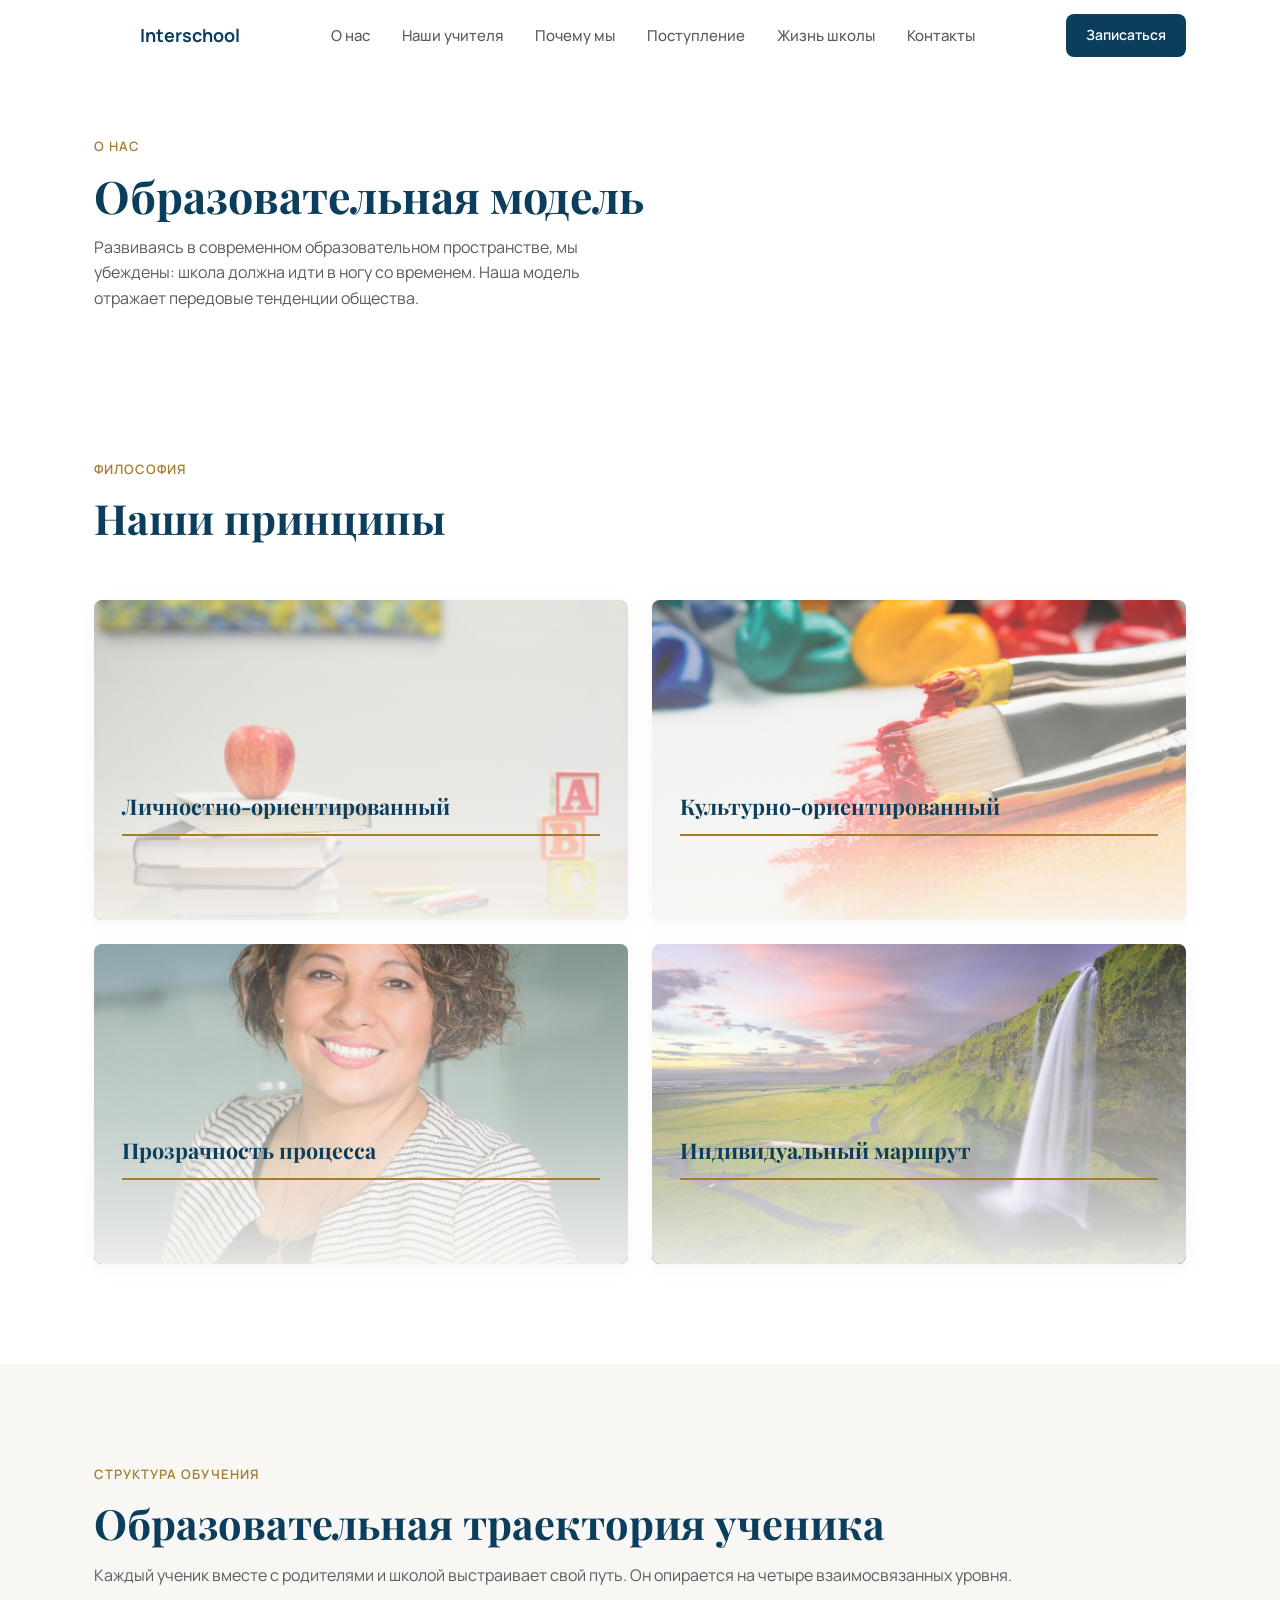
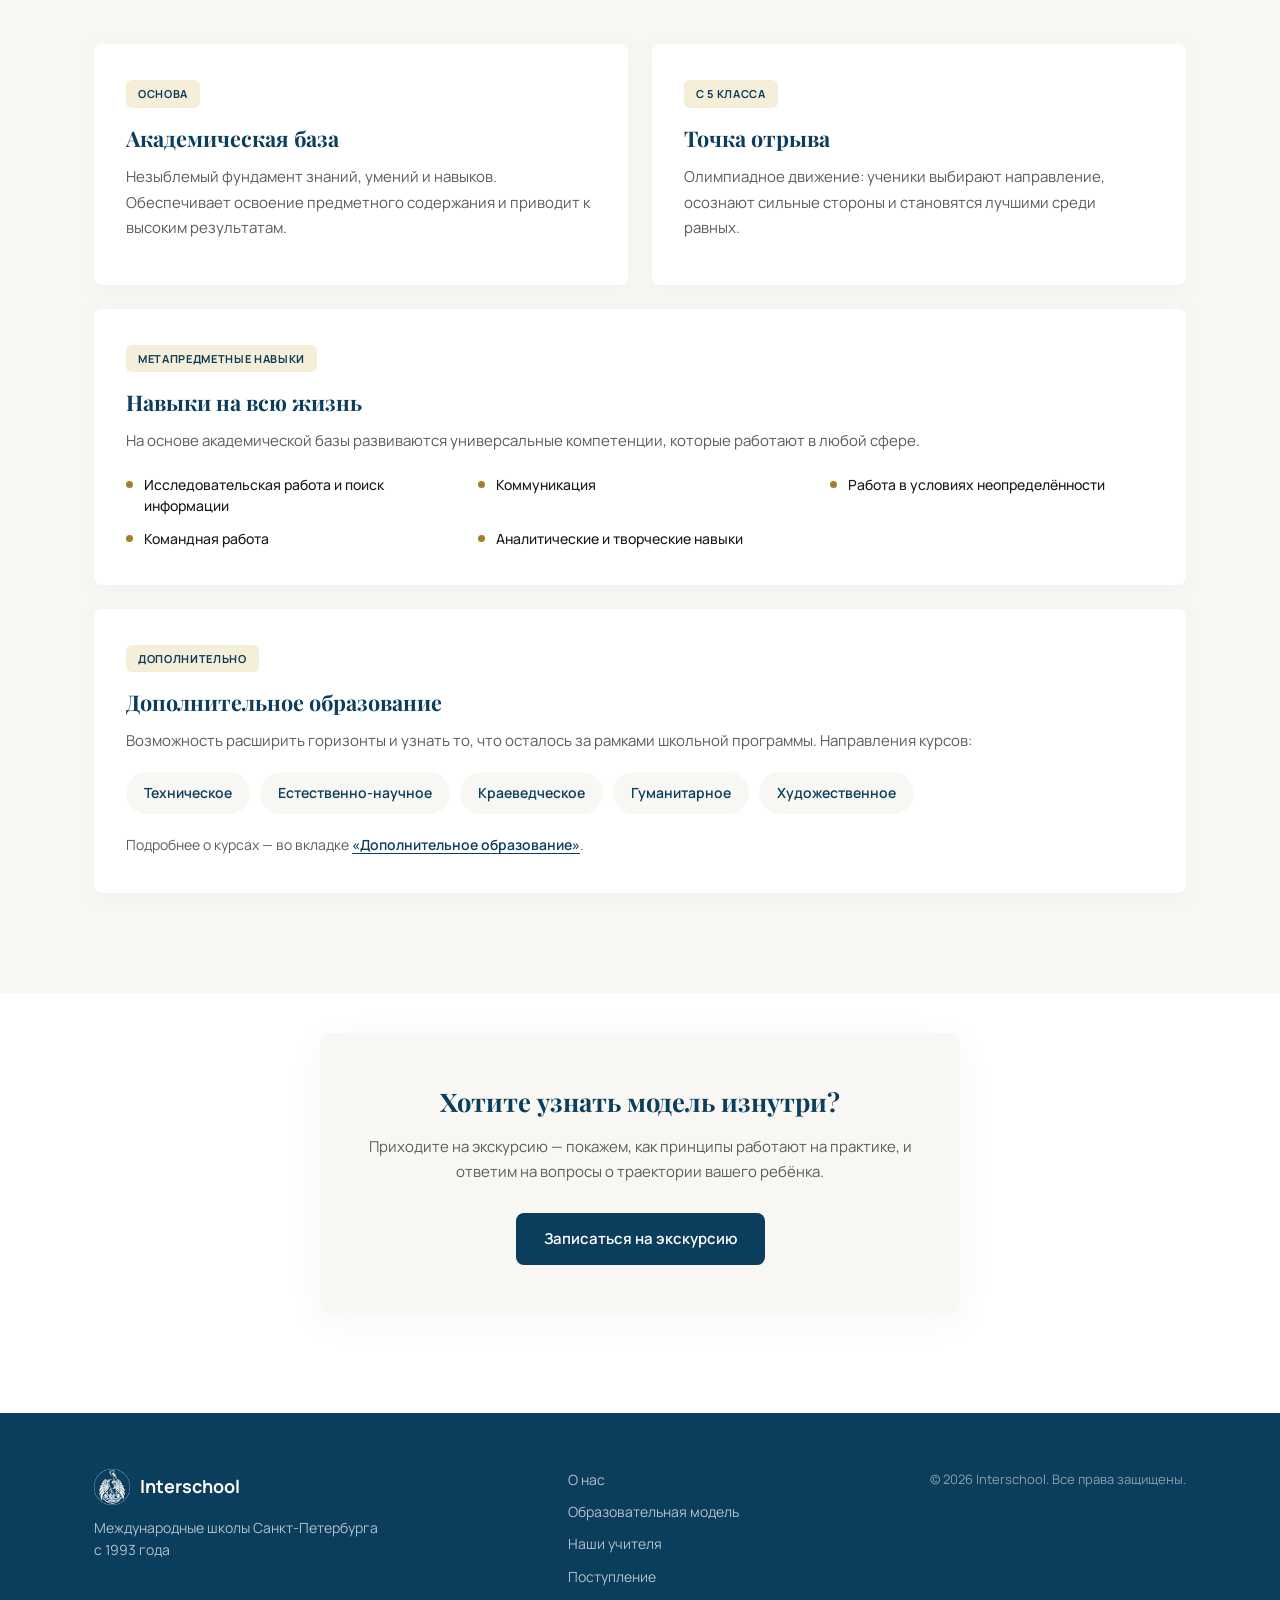
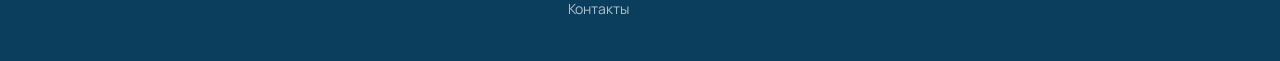
==== commit 521cb1b2: "Добавил новые файлы" ====
--- a/education-model.html
+++ b/education-model.html
@@ -60,7 +60,7 @@
       <p class="page-hero__desc">
         Развиваясь в современном образовательном пространстве, мы убеждены:
         школа должна идти в ногу со временем. Наша модель отражает передовые
-        тенденции общества и помогает каждому ученику стать самостоятельным.
+        тенденции общества.
       </p>
     </div>
   </section>
@@ -70,11 +70,14 @@
     <div class="container">
       <div class="section__header section__header--center">
         <p class="section__eyebrow">Философия</p>
-        <h2 class="section__title">Четыре принципа нашей модели</h2>
+        <h2 class="section__title">Наши принципы</h2>
       </div>
 
       <div class="em-principles__grid">
         <article class="em-principle">
+          <div class="em-principle__bg">
+            <img src="principles/1-personal.jpg" alt="">
+          </div>
           <div class="em-principle__inner">
             <h3 class="em-principle__title">Личностно-ориентированный</h3>
             <p class="em-principle__text">
@@ -86,6 +89,9 @@
         </article>
 
         <article class="em-principle">
+          <div class="em-principle__bg">
+            <img src="principles/2-cultural.jpg" alt="">
+          </div>
           <div class="em-principle__inner">
             <h3 class="em-principle__title">Культурно-ориентированный</h3>
             <p class="em-principle__text">
@@ -97,6 +103,9 @@
         </article>
 
         <article class="em-principle">
+          <div class="em-principle__bg">
+            <img src="principles/3-transparency.jpg" alt="">
+          </div>
           <div class="em-principle__inner">
             <h3 class="em-principle__title">Прозрачность процесса</h3>
             <p class="em-principle__text">
@@ -108,6 +117,9 @@
         </article>
 
         <article class="em-principle">
+          <div class="em-principle__bg">
+            <img src="principles/4-route.jpg" alt="">
+          </div>
           <div class="em-principle__inner">
             <h3 class="em-principle__title">Индивидуальный маршрут</h3>
             <p class="em-principle__text">
@@ -125,7 +137,7 @@
   <section class="section em-trajectory">
     <div class="container">
       <div class="section__header section__header--center">
-        <p class="section__eyebrow">Как это работает</p>
+        <p class="section__eyebrow">Структура обучения</p>
         <h2 class="section__title">Образовательная траектория ученика</h2>
         <p class="section__desc">
           Каждый ученик вместе с родителями и школой выстраивает свой путь.
--- a/styles.css
+++ b/styles.css
@@ -242,30 +242,36 @@
 /* ========== Hero ========== */
 .hero {
   position: relative;
-  padding: calc(var(--header-h) + 80px) 0 100px;
+  display: flex;
+  flex-direction: column;
+  justify-content: flex-end;
+  min-height: 520px;
+  padding: calc(var(--header-h) + 24px) 0 0;
   overflow: hidden;
-  background: transparent;
-}
-
-.hero::before {
-  content: '';
+  background: #fff;
+}
+
+.hero__slides {
   position: absolute;
   inset: 0;
-  background-image: url('banner-1.png');
-  background-size: cover;
-  background-position: center;
-  filter: blur(2px);
-  transform: scale(1);
   z-index: 0;
 }
 
-.hero::after {
-  content: '';
+.hero__slide {
   position: absolute;
   inset: 0;
-  background: rgba(248, 247, 244, 0.78);
-  z-index: 1;
-}
+  background-size: contain;
+  background-position: center;
+  background-repeat: no-repeat;
+  opacity: 0;
+  transition: opacity 1.4s ease;
+}
+
+.hero__slide.is-active {
+  opacity: 1;
+}
+
+/* Overlay removed — image stays clear per client request */
 
 .hero .container {
   position: relative;
@@ -277,18 +283,32 @@
 }
 
 .hero__content {
-  //max-width: 720px;
-}
-
-
+  max-width: 100%;
+  padding: 16px 32px;
+  background: rgba(255, 255, 255, 1);
+  backdrop-filter: blur(12px);
+  -webkit-backdrop-filter: blur(12px);
+  /*border-radius: 8px;*/
+}
+
+.hero__content .section__eyebrow{
+	text-align: center;
+}
+
+.hero .section__eyebrow {
+  margin-bottom: 0;
+}
 
 .hero__title {
+  text-align: center;
   font-family: var(--font-display);
-  font-size: clamp(2.6rem, 5vw, 3.8rem);
-  font-weight: 700;
-  line-height: 1.15;
-  color: var(--color-primary);
-  margin-bottom: 24px;
+  font-size: clamp(1.6rem, 3.2vw, 2.6rem);
+  font-weight: 700;
+  line-height: 1;
+  color: var(--color-primary);
+  margin-bottom: 0;
+  white-space: nowrap;
+  text-shadow: 0 1px 0 rgba(255, 255, 255, 0.5);
 }
 
 .hero__title span {
@@ -313,6 +333,7 @@
 }
 
 .section__eyebrow {
+  
   font-size: 13px;
   font-weight: 600;
   letter-spacing: 0.08em;
@@ -354,6 +375,14 @@
   top: calc(var(--header-h) + 24px);
 }
 
+.director__photo img {
+  width: 100%;
+  aspect-ratio: 3 / 4;
+  object-fit: cover;
+  border-radius: var(--radius);
+  display: block;
+}
+
 .director__placeholder {
   aspect-ratio: 3 / 4;
   background: var(--color-bg);
@@ -411,91 +440,125 @@
 /* ========== About / Schools ========== */
 .schools {
   display: grid;
-  grid-template-columns: repeat(3, 1fr);
-  gap: 28px;
-}
-
-.school-card {
+  grid-template-columns: 1.15fr 0.85fr;
+  gap: 24px;
+  align-items: stretch;
+}
+
+.school-space {
+  display: flex;
+  flex-direction: column;
   background: var(--color-surface);
-  border-radius: var(--radius);
-  padding: 40px 36px;
-  box-shadow: 0 4px 24px rgba(0,0,0,0.04);
-  transition: transform 0.3s, box-shadow 0.3s;
-}
-
-.school-card:hover {
-  transform: translateY(-4px);
-  box-shadow: 0 16px 48px rgba(0,0,0,0.08);
-}
-
-.school-card--alt {
-  background: linear-gradient(145deg, #0B3D5C 0%, #134E6F 100%);
-  color: #fff;
-  border: none;
-}
-
-.school-card--alt .school-card__text,
-.school-card--alt .school-card__list {
-  color: rgba(255,255,255,0.85);
-}
-
-.school-card__badge {
-  display: inline-block;
-  font-size: 12px;
+  border-radius: 8px;
+  padding: 36px 32px;
+  box-shadow: 0 4px 28px rgba(0, 0, 0, 0.04);
+}
+
+.school-space__header {
+  margin-bottom: 28px;
+  padding-bottom: 24px;
+  border-bottom: 1px solid rgba(0, 0, 0, 0.06);
+}
+
+.school-space__eyebrow {
+  font-size: 11px;
+  font-weight: 700;
+  letter-spacing: 0.1em;
+  text-transform: uppercase;
+  color: var(--color-accent);
+  margin-bottom: 10px;
+}
+
+.school-space__name {
+  font-family: var(--font-display);
+  font-size: clamp(1.35rem, 2.2vw, 1.65rem);
+  font-weight: 700;
+  color: var(--color-primary);
+  line-height: 1.25;
+  margin: 0 0 8px;
+}
+
+.school-space__note {
+  font-size: 14px;
+  color: var(--color-text-muted);
+  margin: 0;
+  line-height: 1.45;
+}
+
+.school-space__sites {
+  display: grid;
+  grid-template-columns: 1fr 1fr;
+  gap: 0;
+  flex: 1;
+}
+
+.school-space__sites--single {
+  grid-template-columns: 1fr;
+}
+
+.school-site {
+  display: flex;
+  flex-direction: column;
+  padding: 8px 20px 0 0;
+}
+
+.school-site + .school-site {
+  padding: 8px 0 0 20px;
+  border-left: 1px solid rgba(0, 0, 0, 0.06);
+}
+
+.school-space__sites--single .school-site {
+  padding: 8px 0 0;
+}
+
+.school-site__grade {
+  display: inline-flex;
+  align-self: flex-start;
+  font-size: 11px;
   font-weight: 700;
   letter-spacing: 0.06em;
   text-transform: uppercase;
-  padding: 6px 12px;
+  padding: 5px 10px;
+  border-radius: 6px;
   background: var(--color-accent-soft);
   color: var(--color-primary);
-  border-radius: 6px;
-  margin-bottom: 20px;
-}
-
-.school-card--alt .school-card__badge {
-  background: rgba(255,255,255,0.15);
-  color: #fff;
-}
-
-.school-card__title {
-  font-family: var(--font-display);
-  font-size: 1.45rem;
   margin-bottom: 14px;
+}
+
+.school-site__title {
+  font-size: 1.05rem;
+  font-weight: 700;
+  color: var(--color-primary);
+  margin: 0 0 10px;
   line-height: 1.3;
 }
 
-.school-card__text {
-  color: var(--color-text-muted);
-  margin-bottom: 24px;
-  font-size: 15px;
-}
-
-.school-card__list {
-  display: flex;
-  flex-direction: column;
-  gap: 10px;
-}
-
-.school-card__list li {
-  position: relative;
-  padding-left: 20px;
+.school-site__text {
   font-size: 14px;
-  font-weight: 500;
-}
-
-.school-card__list li::before {
+  line-height: 1.6;
+  color: var(--color-text-muted);
+  margin: 0 0 20px;
+  flex: 1;
+}
+
+.school-site__address {
+  display: flex;
+  align-items: center;
+  gap: 8px;
+  margin-top: auto;
+  font-size: 13px;
+  font-weight: 600;
+  color: var(--color-primary);
+}
+
+.school-site__address::before {
   content: '';
-  position: absolute;
-  left: 0;
-  top: 8px;
-  width: 7px;
-  height: 7px;
-  border-radius: 50%;
-  background: var(--color-accent);
-}
-
-.school-card--alt .school-card__list li::before {
-  background: var(--color-accent);
+  width: 14px;
+  height: 14px;
+  flex-shrink: 0;
+  background-color: var(--color-accent);
+  -webkit-mask: url("data:image/svg+xml,%3Csvg xmlns='http://www.w3.org/2000/svg' viewBox='0 0 24 24' fill='none' stroke='black' stroke-width='2.2' stroke-linecap='round' stroke-linejoin='round'%3E%3Cpath d='M12 21s7-4.5 7-11a7 7 0 1 0-14 0c0 6.5 7 11 7 11z'/%3E%3Ccircle cx='12' cy='10' r='2.5'/%3E%3C/svg%3E") center / contain no-repeat;
+  mask: url("data:image/svg+xml,%3Csvg xmlns='http://www.w3.org/2000/svg' viewBox='0 0 24 24' fill='none' stroke='black' stroke-width='2.2' stroke-linecap='round' stroke-linejoin='round'%3E%3Cpath d='M12 21s7-4.5 7-11a7 7 0 1 0-14 0c0 6.5 7 11 7 11z'/%3E%3Ccircle cx='12' cy='10' r='2.5'/%3E%3C/svg%3E") center / contain no-repeat;
 }
 
 /* ========== Advantages (stacked photo blocks) ========== */
@@ -519,7 +582,7 @@
 
 .adv-block {
   position: relative;
-  border-radius: 20px;
+  border-radius: 8px;
   overflow: hidden;
   min-height: 420px;
   display: flex;
@@ -535,6 +598,21 @@
   position: absolute;
   inset: 0;
   z-index: 0;
+}
+
+.adv-block__bg img {
+  width: 100%;
+  height: 100%;
+  object-fit: cover;
+  display: block;
+}
+
+.adv-block__bg::after {
+  content: '';
+  position: absolute;
+  inset: 0;
+  background: linear-gradient(90deg, rgba(0,0,0,0.15), rgba(0,0,0,0.05));
+  pointer-events: none;
 }
 
 .adv-block__placeholder {
@@ -553,10 +631,10 @@
 .adv-block__card {
   position: relative;
   z-index: 1;
-  background: rgba(255, 252, 247, 0.95);
-  backdrop-filter: blur(8px);
-  -webkit-backdrop-filter: blur(8px);
-  border-radius: 20px;
+  background: rgba(255, 252, 247, 0.72);
+  backdrop-filter: blur(10px);
+  -webkit-backdrop-filter: blur(10px);
+  border-radius: 8px;
   padding: 40px 36px;
   max-width: 400px;
   margin: 40px;
@@ -852,6 +930,24 @@
 
 /* ========== Responsive ========== */
 @media (max-width: 1024px) {
+  .schools {
+    grid-template-columns: 1fr;
+  }
+
+  .school-space__sites {
+    grid-template-columns: 1fr;
+  }
+
+  .school-site + .school-site {
+    padding: 20px 0 0;
+    border-left: none;
+    border-top: 1px solid rgba(0, 0, 0, 0.06);
+  }
+
+  .school-space__sites {
+    grid-template-columns: 1fr 1fr;
+  }
+
   .hero__inner {
     grid-template-columns: 1fr;
     gap: 48px;
@@ -951,6 +1047,25 @@
     padding-bottom: 64px;
   }
 
+  .hero__slide {
+    background-size: cover;
+  }
+
+  .hero__content {
+    max-width: 100%;
+    padding: 20px 20px;
+  }
+
+  .hero__title {
+    white-space: normal;
+    font-size: clamp(1.4rem, 6vw, 1.9rem);
+  }
+
+  .hero {
+    min-height: 380px;
+    padding-bottom: 28px;
+  }
+
   .hero__visual {
     flex-direction: column;
   }
@@ -969,6 +1084,17 @@
   .schools {
     grid-template-columns: 1fr;
   }
+
+  .school-space__sites {
+    grid-template-columns: 1fr;
+  }
+
+  .school-site + .school-site {
+    padding: 20px 0 0;
+    border-left: none;
+    border-top: 1px solid rgba(0, 0, 0, 0.06);
+  }
+
 
   .adv-block {
     min-height: 320px;
@@ -1224,30 +1350,76 @@
 }
 
 .em-principle {
+  position: relative;
   display: flex;
   flex-direction: column;
-  min-height: 280px;
+  height: 320px;
   padding: 32px 28px;
-  background: var(--color-bg);
   border-radius: var(--radius);
   box-shadow: 0 4px 24px rgba(0, 0, 0, 0.04);
   cursor: default;
-  transition: box-shadow 0.6s var(--ease), background 0.6s var(--ease);
+  overflow: hidden;
+  transition: box-shadow 0.45s var(--ease);
 }
 
 .em-principle:hover,
 .em-principle:focus-within {
-  box-shadow: 0 16px 48px rgba(11, 61, 92, 0.1);
-  background: var(--color-surface);
-}
-
-/* Spacer keeps title at the bottom; height animates both ways */
+  box-shadow: 0 16px 48px rgba(11, 61, 92, 0.12);
+}
+
+.em-principle__bg {
+  position: absolute;
+  inset: 0;
+  z-index: 0;
+}
+
+.em-principle__bg img {
+  width: 100%;
+  height: 100%;
+  object-fit: cover;
+  display: block;
+  transform: scale(1.02);
+  transition: filter 0.45s var(--ease), transform 0.45s var(--ease);
+}
+
+.em-principle__bg::after {
+  content: '';
+  position: absolute;
+  inset: 0;
+  background: linear-gradient(
+    to top,
+    rgba(248, 247, 244, 0.92) 0%,
+    rgba(248, 247, 244, 0.55) 45%,
+    rgba(248, 247, 244, 0.2) 100%
+  );
+  transition: background 0.45s var(--ease);
+}
+
+.em-principle:hover .em-principle__bg img,
+.em-principle:focus-within .em-principle__bg img {
+  filter: blur(6px);
+  transform: scale(1.06);
+}
+
+.em-principle:hover .em-principle__bg::after,
+.em-principle:focus-within .em-principle__bg::after {
+  background: linear-gradient(
+    to top,
+    rgba(248, 247, 244, 0.95) 0%,
+    rgba(248, 247, 244, 0.82) 55%,
+    rgba(248, 247, 244, 0.55) 100%
+  );
+}
+
+/* Spacer and text swap the same vertical space — card height stays fixed */
 .em-principle::before {
   content: '';
   display: block;
-  height: 150px;
+  height: 160px;
   flex-shrink: 0;
-  transition: height 0.85s cubic-bezier(0.4, 0, 0.2, 1);
+  position: relative;
+  z-index: 1;
+  transition: height 0.45s cubic-bezier(0.4, 0, 0.2, 1);
 }
 
 .em-principle:hover::before,
@@ -1256,9 +1428,12 @@
 }
 
 .em-principle__inner {
-  flex: 0 0 auto;
+  position: relative;
+  z-index: 1;
+  flex: 1 1 auto;
   display: flex;
   flex-direction: column;
+  min-height: 0;
 }
 
 .em-principle__title {
@@ -1270,27 +1445,28 @@
   margin: 0;
   padding-bottom: 14px;
   border-bottom: 2px solid var(--color-accent);
+  flex-shrink: 0;
 }
 
 .em-principle__text {
   font-size: 15px;
   color: var(--color-text-muted);
-  line-height: 1.7;
+  line-height: 1.65;
   margin: 0;
   max-height: 0;
   opacity: 0;
   overflow: hidden;
   transition:
-    max-height 0.85s cubic-bezier(0.4, 0, 0.2, 1),
-    opacity 0.7s ease 0.05s,
-    margin-top 0.85s cubic-bezier(0.4, 0, 0.2, 1);
+    max-height 0.45s cubic-bezier(0.4, 0, 0.2, 1),
+    opacity 0.35s ease,
+    margin-top 0.45s cubic-bezier(0.4, 0, 0.2, 1);
 }
 
 .em-principle:hover .em-principle__text,
 .em-principle:focus-within .em-principle__text {
-  max-height: 260px;
+  max-height: 160px;
   opacity: 1;
-  margin-top: 18px;
+  margin-top: 16px;
 }
 
 .em-trajectory {
@@ -1433,6 +1609,22 @@
 @media (max-width: 768px) {
   .em-principles__grid {
     grid-template-columns: 1fr;
+  }
+
+  .em-principle {
+    height: auto;
+    min-height: 0;
+  }
+
+  .em-principle::before {
+    display: none;
+  }
+
+  .em-principle__text {
+    max-height: none;
+    opacity: 1;
+    margin-top: 16px;
+    overflow: visible;
   }
 
   .em-levels {
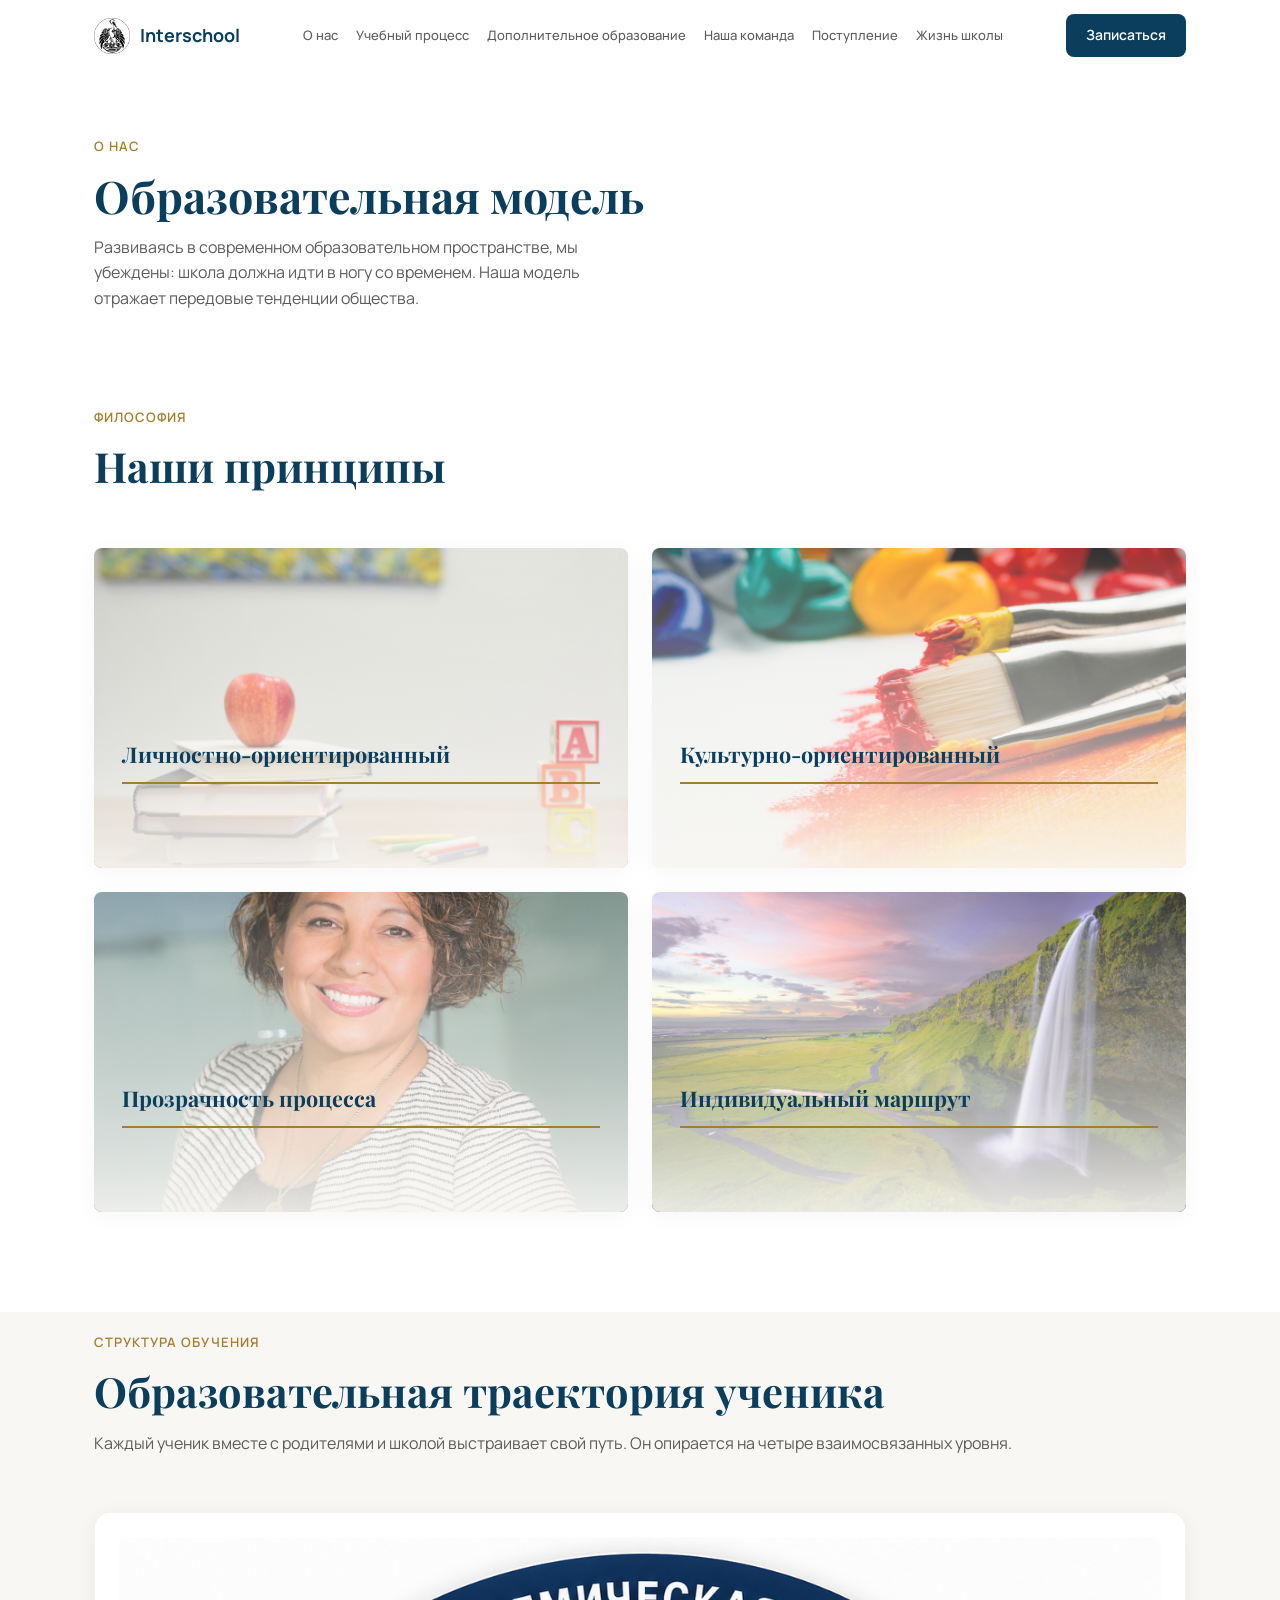
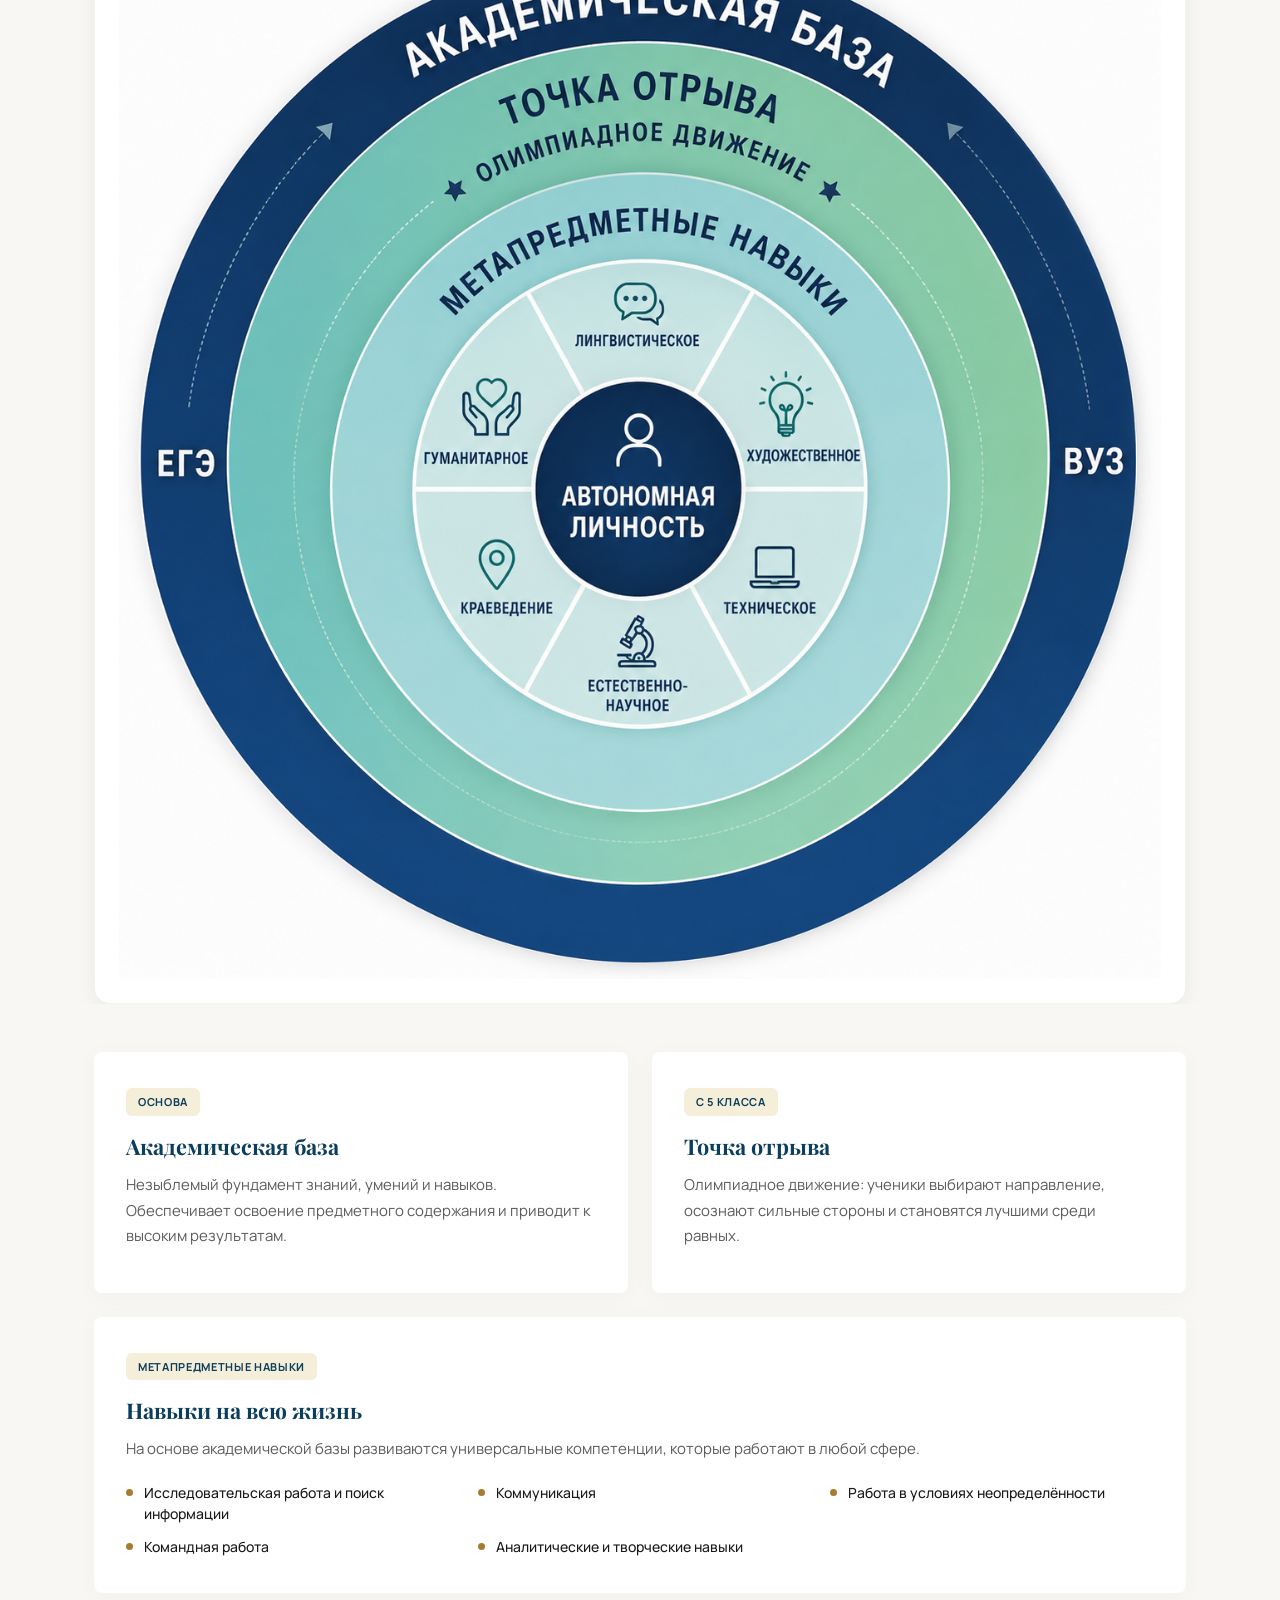
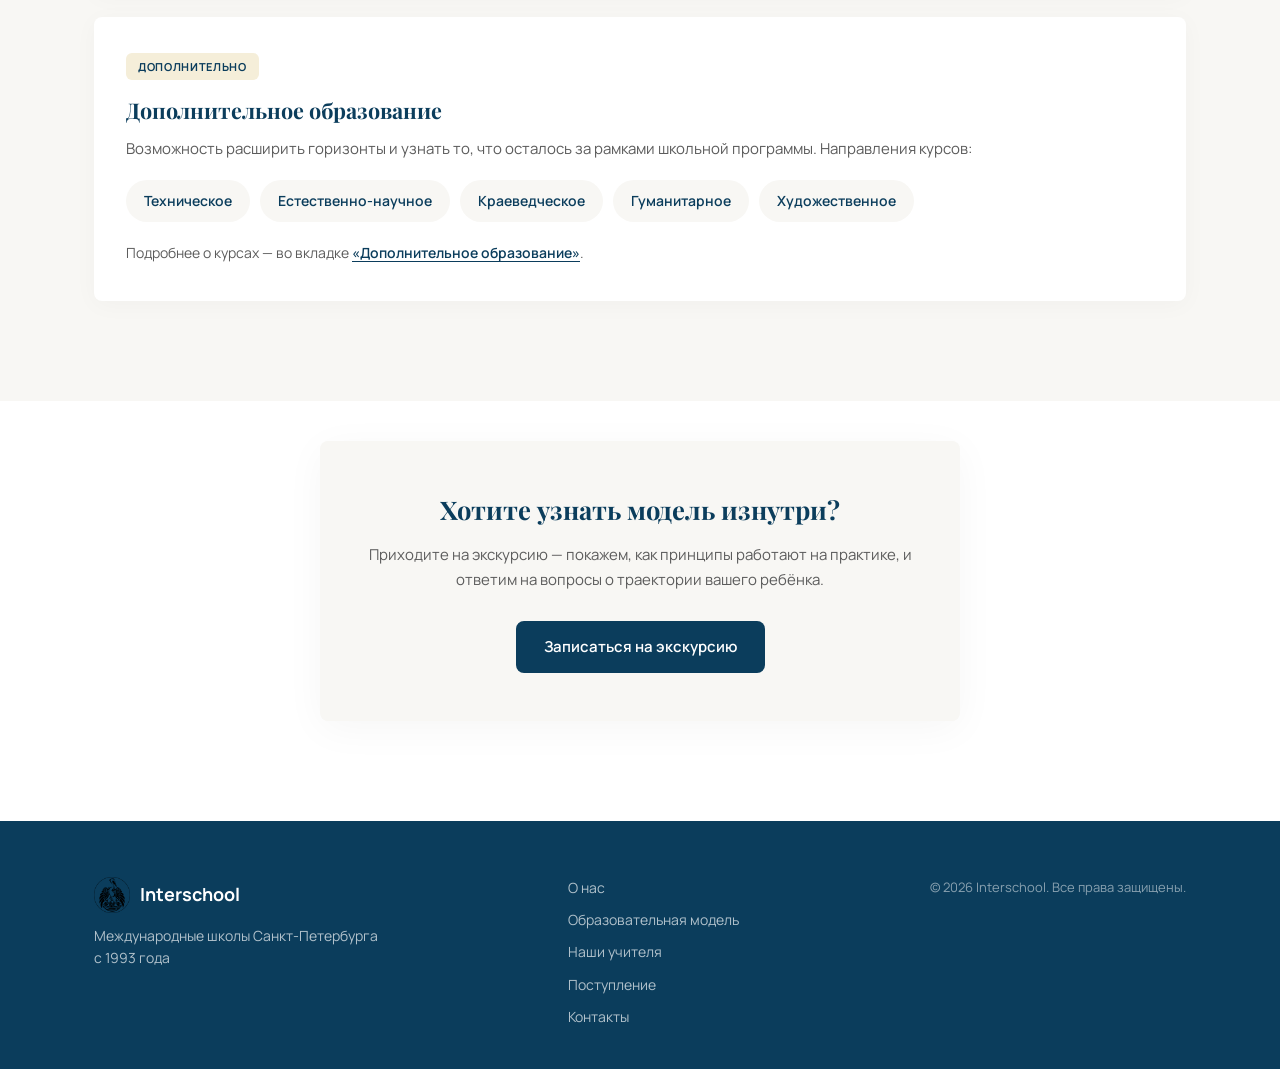
==== commit e2371bd2: "Добавил новые файлы" ====
--- a/education-model.html
+++ b/education-model.html
@@ -23,25 +23,28 @@
         <div class="nav__item nav__item--has-sub">
           <a href="index.html#about" class="nav__link">О нас</a>
           <div class="nav__dropdown">
-            <a href="education-model.html" class="nav__dropdown-link">Образовательная модель</a>
             <a href="index.html#about" class="nav__dropdown-link">МШГУ</a>
             <a href="index.html#about" class="nav__dropdown-link">СПбМШ</a>
-            <a href="index.html#about" class="nav__dropdown-link">Администрация</a>
           </div>
         </div>
-        <a href="teachers.html" class="nav__link">Наши учителя</a>
-        <a href="index.html#advantages" class="nav__link">Почему мы</a>
+        <div class="nav__item nav__item--has-sub">
+          <a href="education-model.html" class="nav__link">Учебный процесс</a>
+          <div class="nav__dropdown">
+            <a href="education-model.html" class="nav__dropdown-link">Образовательная модель</a>
+            <a href="learning-formats.html" class="nav__dropdown-link">Формы обучения</a>
+          </div>
+        </div>
+        <a href="extra-education.html" class="nav__link">Дополнительное образование</a>
+        <a href="teachers.html" class="nav__link">Наша команда</a>
         <div class="nav__item nav__item--has-sub">
           <a href="index.html#admission" class="nav__link">Поступление</a>
           <div class="nav__dropdown">
-            <a href="learning-formats.html" class="nav__dropdown-link">Формы обучения</a>
             <a href="index.html#admission" class="nav__dropdown-link">Как поступить</a>
-            <a href="index.html#admission" class="nav__dropdown-link">Документы</a>
+            <a href="#" class="nav__dropdown-link">Документы</a>
           </div>
         </div>
         <a href="index.html#life" class="nav__link">Жизнь школы</a>
-        <a href="index.html#contacts" class="nav__link">Контакты</a>
-      </nav>
+</nav>
 
       <div class="header__actions">
         <a href="index.html#admission" class="btn btn--primary btn--sm">Записаться</a>
@@ -133,17 +136,27 @@
     </div>
   </section>
 
+  <!-- Схема образовательной модели -->
+  <section class="principles-scheme-section">
+      <div class="container">
+		  <div class="section__header section__header--center">
+			<p class="section__eyebrow">Структура обучения</p>
+			<h2 class="section__title">Образовательная траектория ученика</h2>
+			<p class="section__desc">
+			  Каждый ученик вместе с родителями и школой выстраивает свой путь.
+			  Он опирается на четыре взаимосвязанных уровня.
+			</p>
+		  </div>
+          <div class="scheme-wrapper">
+              <img src="principles/scheme.png" alt="Схема образовательной модели" class="scheme-image" loading="lazy">
+          </div>
+      </div>
+  </section>
+
   <!-- Trajectory intro -->
   <section class="section em-trajectory">
     <div class="container">
-      <div class="section__header section__header--center">
-        <p class="section__eyebrow">Структура обучения</p>
-        <h2 class="section__title">Образовательная траектория ученика</h2>
-        <p class="section__desc">
-          Каждый ученик вместе с родителями и школой выстраивает свой путь.
-          Он опирается на четыре взаимосвязанных уровня.
-        </p>
-      </div>
+      
 
       <div class="em-levels">
         <!-- Level 1 -->
@@ -200,7 +213,7 @@
           </div>
           <p class="em-level__note">
             Подробнее о курсах — во вкладке
-            <a href="#">«Дополнительное образование»</a>.
+            <a href="extra-education.html">«Дополнительное образование»</a>.
           </p>
         </article>
       </div>
--- a/styles.css
+++ b/styles.css
@@ -112,7 +112,7 @@
   left: 0;
   right: 0;
   height: var(--header-h);
-  //background: rgba(248, 247, 244, 0.85);
+  background: transparent;
   backdrop-filter: blur(12px);
   -webkit-backdrop-filter: blur(12px);
   border-bottom: 1px solid transparent;
@@ -130,6 +130,16 @@
   align-items: center;
   justify-content: space-between;
   height: 100%;
+  gap: 12px;
+  flex-wrap: nowrap;
+}
+
+.logo {
+  flex-shrink: 0;
+}
+
+.header__actions {
+  flex-shrink: 0;
 }
 
 .logo {
@@ -145,29 +155,34 @@
   width: 36px;
   height: 36px;
   background-size: contain;
-  background-image: url("New ISHU Logo White.png");
-}
-.logo__mark__scrolled {
-
+  background-repeat: no-repeat;
+  background-position: center;
   background-image: url("New ISHU Logo Black.png");
 }
 .nav {
   display: flex;
   align-items: center;
-  gap: 32px;
+  flex-wrap: nowrap;
+  gap: 18px;
+  flex: 1;
+  justify-content: center;
+  min-width: 0;
+  margin: 0 16px;
 }
 
 .nav__item {
   position: relative;
+  flex-shrink: 0;
 }
 
 .nav__link {
-  font-size: 15px;
+  font-size: 13px;
   font-weight: 500;
   color: var(--color-text-muted);
   transition: color 0.2s;
   display: inline-block;
   padding: 8px 0;
+  white-space: nowrap;
 }
 
 .nav__link:hover {
@@ -1341,6 +1356,7 @@
 /* ========== Education model page ========== */
 .em-principles {
   background: var(--color-surface);
+  padding-top: 48px;
 }
 
 .em-principles__grid {
@@ -1469,8 +1485,35 @@
   margin-top: 16px;
 }
 
+/* Секция схемы принципов */
+.principles-scheme-section {
+    padding: 20px 0 0px 0;
+}
+
+.scheme-wrapper {
+    background-color: var(--white, #ffffff);
+    border-radius: 16px;
+    padding: 24px;
+    box-shadow: 0 4px 20px rgba(0, 0, 0, 0.06);
+    border: 1px solid rgba(0, 0, 0, 0.05);
+    display: flex;
+    justify-content: center;
+    align-items: center;
+    overflow: hidden;
+}
+
+.scheme-image {
+    max-width: 100%;
+    height: auto;
+    display: block;
+    object-fit: contain;
+    border-radius: 8px;
+}
+
+
 .em-trajectory {
   background: var(--color-bg);
+  padding-top:48px;
 }
 
 .em-levels {
@@ -1634,6 +1677,15 @@
   .em-skills {
     grid-template-columns: 1fr;
   }
+  
+  .principles-scheme-section {
+        padding: 10px 0 40px 0;
+    }
+    
+   .scheme-wrapper {
+        padding: 12px;
+        border-radius: 12px;
+   }
 }
 
 /* ========== Learning formats page ========== */
@@ -1960,3 +2012,280 @@
   position: relative;
   z-index: 2;
 }
+
+
+
+/* ========== Extra education page ========== */
+.page-hero--ee {
+  position: relative;
+  overflow: hidden;
+  background: var(--color-bg);
+  color: var(--color-text);
+  padding: calc(var(--header-h) + 72px) 0 72px;
+}
+
+.page-hero--ee__bg {
+  position: absolute;
+  inset: 0;
+  background-size: cover;
+  background-position: center;
+  transform: scale(1.04);
+  animation: eeHeroZoom 18s ease-in-out infinite alternate;
+}
+
+.page-hero--ee__bg::after {
+  content: '';
+  position: absolute;
+  inset: 0;
+  background: linear-gradient(
+    120deg,
+    rgba(248, 247, 244, 0.82) 0%,
+    rgba(248, 247, 244, 0.55) 45%,
+    rgba(248, 247, 244, 0.25) 100%
+  );
+}
+
+.page-hero--ee .container {
+  position: relative;
+  z-index: 1;
+}
+
+.page-hero--ee .section__eyebrow {
+  color: var(--color-accent);
+}
+
+.page-hero--ee .page-hero__title {
+  color: var(--color-primary);
+}
+
+.page-hero--ee .page-hero__desc {
+  color: var(--color-text-muted);
+  max-width: 640px;
+  font-size: 17px;
+  line-height: 1.7;
+}
+
+@keyframes eeHeroZoom {
+  from { transform: scale(1.04); }
+  to { transform: scale(1.12); }
+}
+
+.ee-intro {
+  background: var(--color-surface);
+  padding-top: 64px;
+  padding-bottom: 72px;
+}
+
+.ee-intro__grid {
+  display: flex;
+  flex-direction: column;
+  gap: 28px;
+  align-items: flex-start;
+}
+
+.ee-intro__text {
+  margin-top: 16px;
+  font-size: 16px;
+  color: var(--color-text-muted);
+  line-height: 1.7;
+}
+
+.ee-intro__meta {
+  margin-top: 24px;
+  font-size: 14px;
+  color: var(--color-text-muted);
+  line-height: 1.5;
+}
+
+.ee-intro__meta strong {
+  color: var(--color-primary);
+}
+
+.ee-intro__aside {
+  display: flex;
+  flex-wrap: wrap;
+  gap: 10px;
+  padding-top: 8px;
+}
+
+.ee-pill {
+  display: inline-flex;
+  padding: 12px 18px;
+  background: var(--color-bg);
+  border-radius: 999px;
+  font-size: 13px;
+  font-weight: 600;
+  color: var(--color-primary);
+  transition: background 0.25s, color 0.25s, transform 0.25s, box-shadow 0.25s;
+}
+
+.ee-pill:hover {
+  background: var(--color-primary);
+  color: #fff;
+  transform: translateY(-2px);
+  box-shadow: 0 8px 20px rgba(11, 61, 92, 0.2);
+}
+
+.ee-catalog {
+  padding-top: 80px;
+  padding-bottom: 80px;
+}
+
+.ee-catalog--alt {
+  background: var(--color-surface);
+}
+
+.ee-grid {
+  display: grid;
+  grid-template-columns: repeat(2, 1fr);
+  gap: 28px;
+}
+
+.ee-grid--3 {
+  grid-template-columns: repeat(3, 1fr);
+}
+
+.ee-card {
+  background: var(--color-surface);
+  border-radius: 12px;
+  overflow: hidden;
+  box-shadow: 0 6px 28px rgba(0, 0, 0, 0.05);
+  display: flex;
+  flex-direction: column;
+  transition:
+    transform 0.45s cubic-bezier(0.22, 1, 0.36, 1),
+    box-shadow 0.45s cubic-bezier(0.22, 1, 0.36, 1);
+  opacity: 0;
+  transform: translateY(28px);
+}
+
+.ee-card.is-visible {
+  opacity: 1;
+  transform: translateY(0);
+}
+
+.ee-catalog--alt .ee-card {
+  background: var(--color-bg);
+}
+
+.ee-card:hover {
+  transform: translateY(-8px);
+  box-shadow: 0 20px 48px rgba(11, 61, 92, 0.12);
+}
+
+.ee-card.is-visible:hover {
+  transform: translateY(-8px) !important;
+}
+
+.ee-card__media {
+  position: relative;
+  aspect-ratio: 16 / 10;
+  overflow: hidden;
+  background: var(--color-border);
+}
+
+.ee-card__media img {
+  width: 100%;
+  height: 100%;
+  object-fit: cover;
+  display: block;
+  transition: transform 0.7s cubic-bezier(0.22, 1, 0.36, 1);
+}
+
+.ee-card:hover .ee-card__media img {
+  transform: scale(1.08);
+}
+
+.ee-card__media::after {
+  content: '';
+  position: absolute;
+  inset: 0;
+  background: linear-gradient(to top, rgba(11, 61, 92, 0.25), transparent 55%);
+  opacity: 0;
+  transition: opacity 0.4s ease;
+}
+
+.ee-card:hover .ee-card__media::after {
+  opacity: 1;
+}
+
+.ee-card__body {
+  display: flex;
+  flex-direction: column;
+  padding: 28px 28px 32px;
+  flex: 1;
+}
+
+.ee-card__title {
+  font-family: var(--font-display);
+  font-size: 1.35rem;
+  font-weight: 700;
+  color: var(--color-primary);
+  line-height: 1.3;
+  margin-bottom: 8px;
+  transition: color 0.25s;
+}
+
+.ee-card:hover .ee-card__title {
+  color: var(--color-primary-hover);
+}
+
+.ee-card__subtitle {
+  font-size: 14px;
+  font-weight: 600;
+  color: var(--color-accent);
+  margin-bottom: 10px;
+}
+
+.ee-card__teacher {
+  font-size: 12px;
+  font-weight: 600;
+  letter-spacing: 0.05em;
+  text-transform: uppercase;
+  color: var(--color-text-muted);
+  margin-bottom: 14px;
+}
+
+.ee-card__text {
+  font-size: 15px;
+  color: var(--color-text-muted);
+  line-height: 1.7;
+  flex: 1;
+}
+
+.ee-card__motto {
+  margin-top: 16px;
+  padding-top: 14px;
+  border-top: 1px solid var(--color-border);
+  font-family: var(--font-display);
+  font-size: 15px;
+  font-style: italic;
+  font-weight: 600;
+  color: var(--color-primary);
+}
+
+@media (max-width: 1024px) {
+  .ee-grid--3 {
+    grid-template-columns: repeat(2, 1fr);
+  }
+}
+
+@media (max-width: 900px) {
+  .ee-intro__grid {
+    grid-template-columns: 1fr;
+    gap: 28px;
+  }
+
+  .ee-grid,
+  .ee-grid--3 {
+    grid-template-columns: 1fr;
+  }
+
+  .ee-card__body {
+    padding: 22px 22px 26px;
+  }
+
+  .page-hero--ee {
+    padding: calc(var(--header-h) + 48px) 0 48px;
+  }
+}
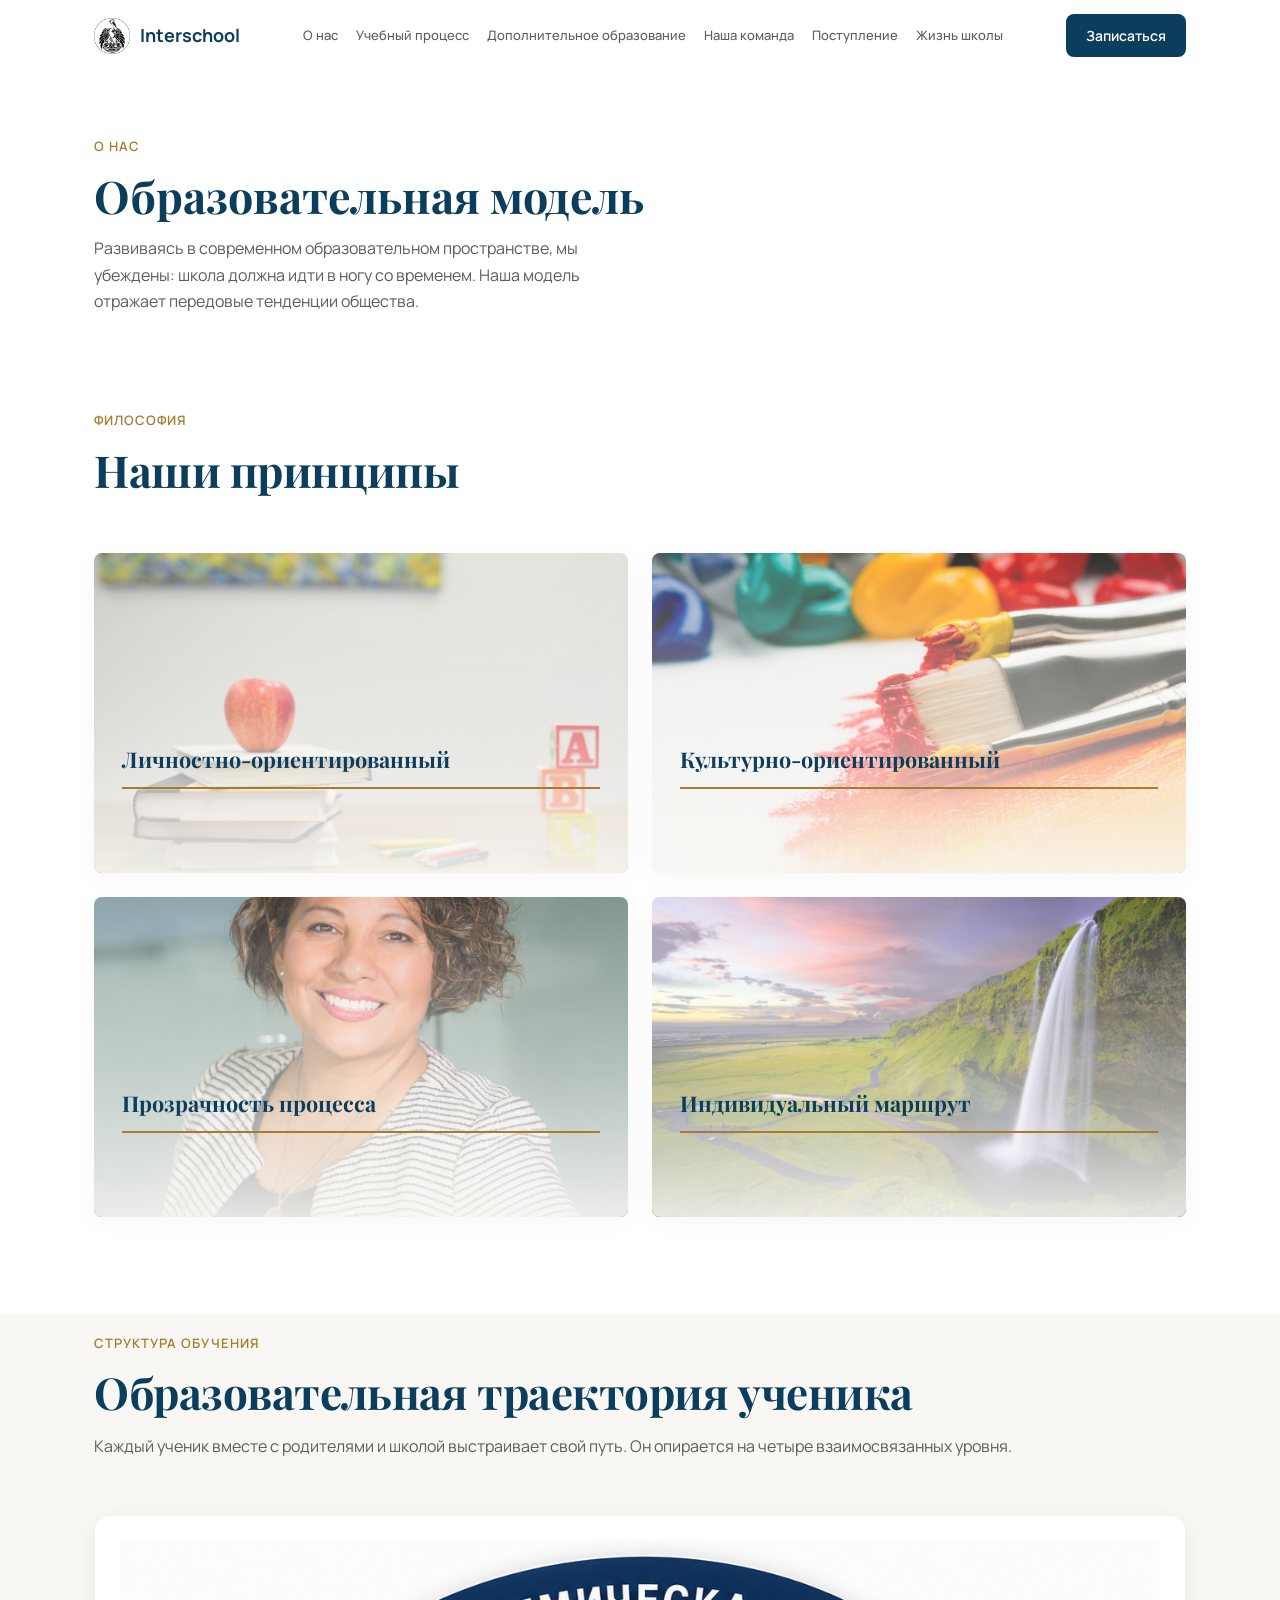
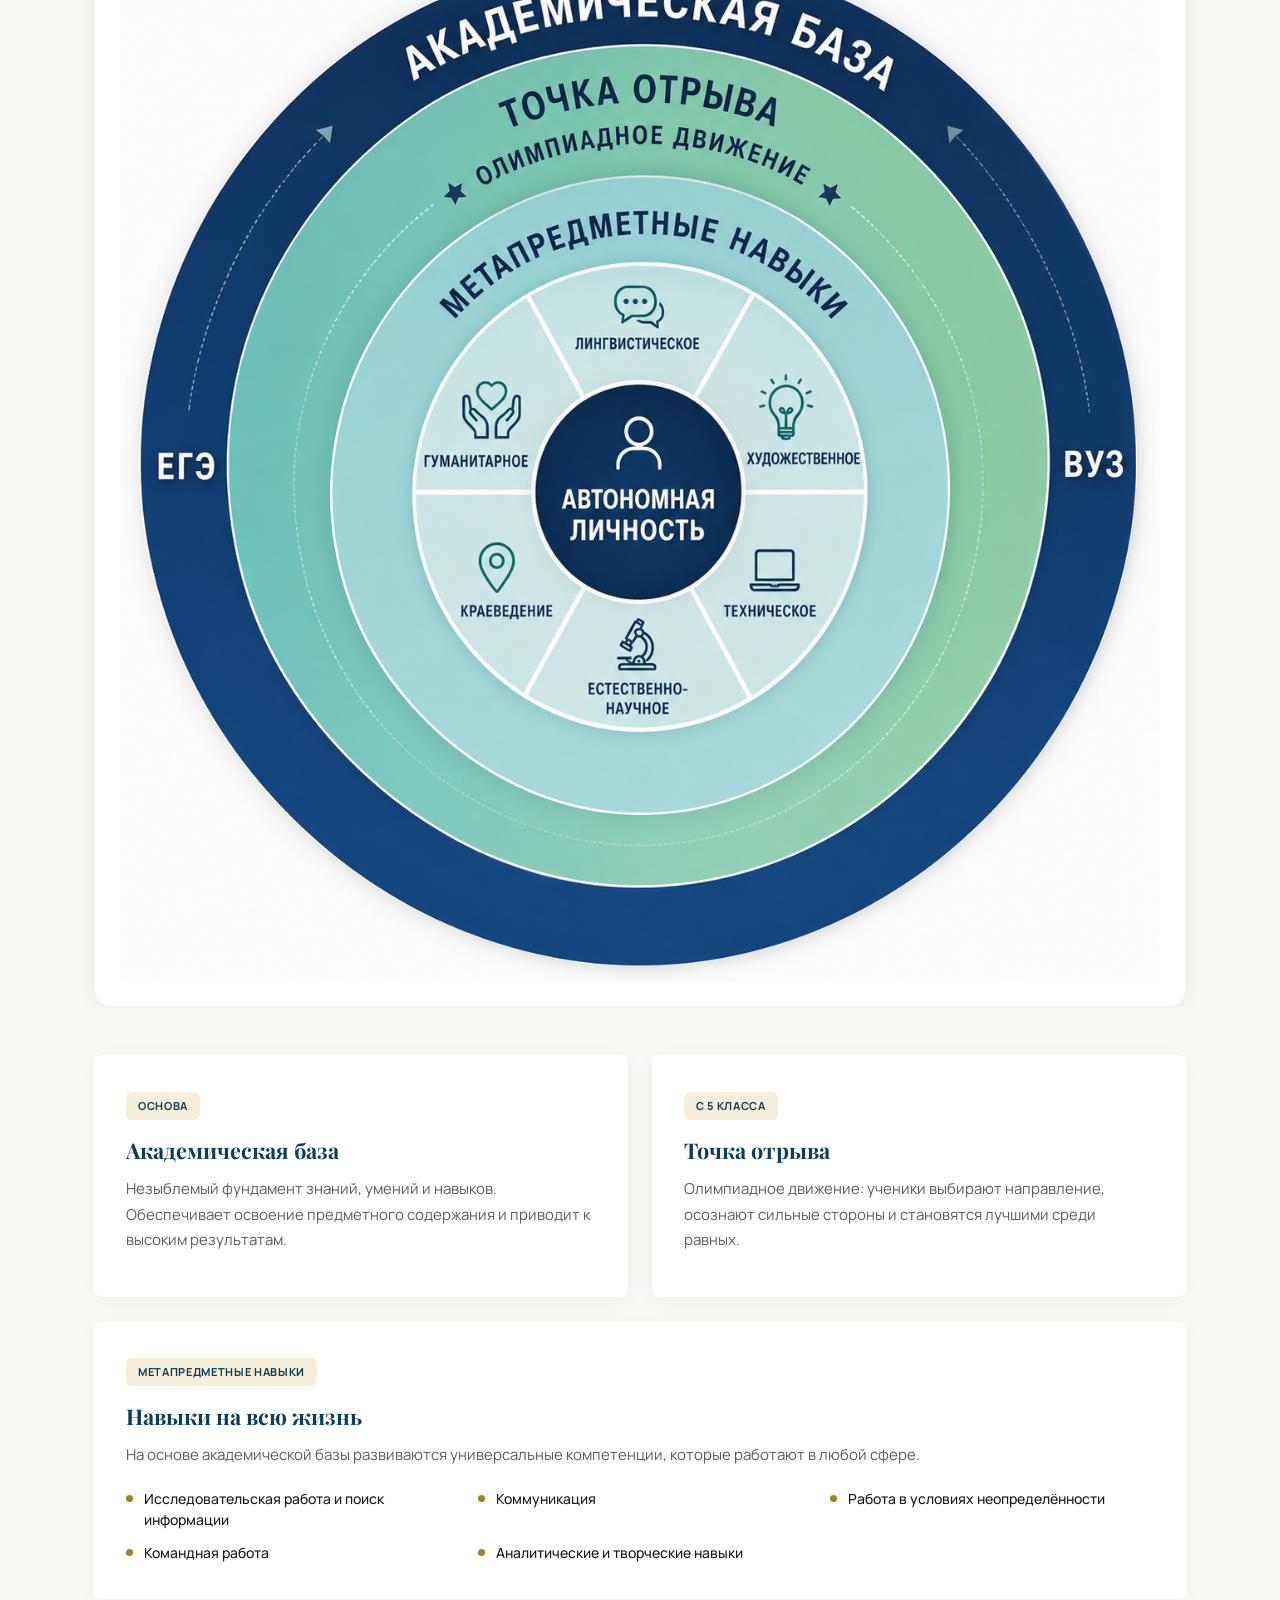
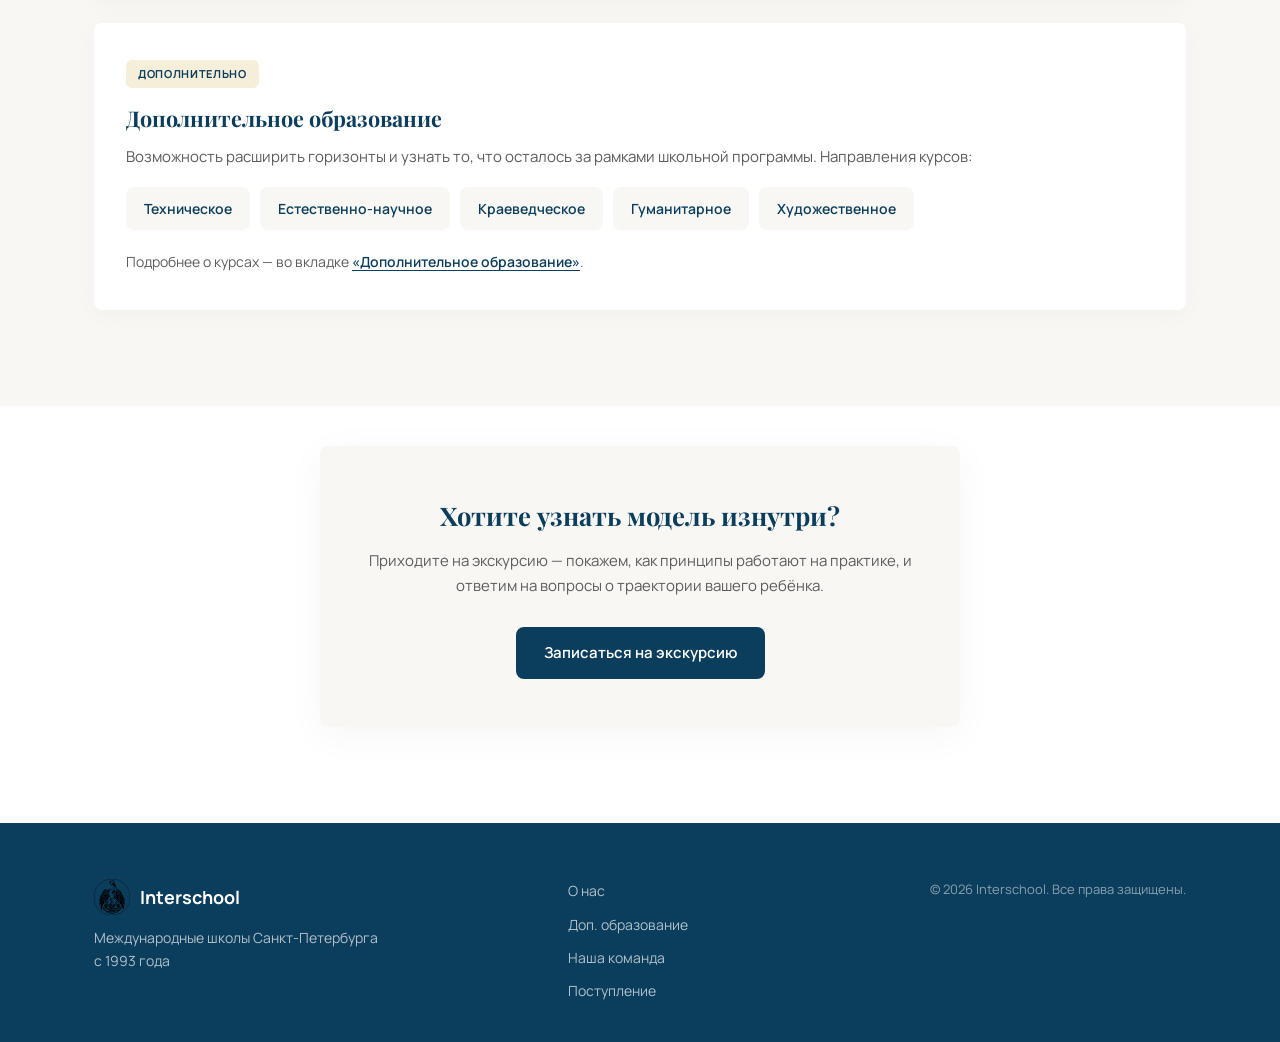
==== commit 6afa3cc8: "Описание изменений" ====
--- a/education-model.html
+++ b/education-model.html
@@ -12,48 +12,7 @@
 </head>
 <body>
   <!-- Header -->
-  <header class="header" id="header">
-    <div class="container header__inner">
-      <a href="index.html" class="logo">
-        <span id="mark" class="logo__mark"></span>
-        <span class="logo__text">Interschool</span>
-      </a>
-
-      <nav class="nav" id="nav">
-        <div class="nav__item nav__item--has-sub">
-          <a href="index.html#about" class="nav__link">О нас</a>
-          <div class="nav__dropdown">
-            <a href="index.html#about" class="nav__dropdown-link">МШГУ</a>
-            <a href="index.html#about" class="nav__dropdown-link">СПбМШ</a>
-          </div>
-        </div>
-        <div class="nav__item nav__item--has-sub">
-          <a href="education-model.html" class="nav__link">Учебный процесс</a>
-          <div class="nav__dropdown">
-            <a href="education-model.html" class="nav__dropdown-link">Образовательная модель</a>
-            <a href="learning-formats.html" class="nav__dropdown-link">Формы обучения</a>
-          </div>
-        </div>
-        <a href="extra-education.html" class="nav__link">Дополнительное образование</a>
-        <a href="teachers.html" class="nav__link">Наша команда</a>
-        <div class="nav__item nav__item--has-sub">
-          <a href="index.html#admission" class="nav__link">Поступление</a>
-          <div class="nav__dropdown">
-            <a href="index.html#admission" class="nav__dropdown-link">Как поступить</a>
-            <a href="#" class="nav__dropdown-link">Документы</a>
-          </div>
-        </div>
-        <a href="index.html#life" class="nav__link">Жизнь школы</a>
-</nav>
-
-      <div class="header__actions">
-        <a href="index.html#admission" class="btn btn--primary btn--sm">Записаться</a>
-        <button class="burger" id="burger" aria-label="Меню">
-          <span></span><span></span><span></span>
-        </button>
-      </div>
-    </div>
-  </header>
+  <div id="site-header"></div>
 
   <!-- Page hero -->
   <section class="page-hero">
@@ -235,28 +194,9 @@
   </section>
 
   <!-- Footer -->
-  <footer class="footer">
-    <div class="container footer__inner">
-      <div class="footer__brand">
-        <a href="index.html" class="logo logo--footer">
-          <span id="mark" class="logo__mark"></span>
-          <span class="logo__text">Interschool</span>
-        </a>
-        <p>Международные школы Санкт-Петербурга<br>с 1993 года</p>
-      </div>
-      <div class="footer__links">
-        <a href="index.html#about">О нас</a>
-        <a href="education-model.html">Образовательная модель</a>
-        <a href="teachers.html">Наши учителя</a>
-        <a href="index.html#admission">Поступление</a>
-        <a href="index.html#contacts">Контакты</a>
-      </div>
-      <div class="footer__copy">
-        <p>© 2026 Interschool. Все права защищены.</p>
-      </div>
-    </div>
-  </footer>
-
+  <div id="site-footer"></div>
+
+  <script src="includes.js"></script>
   <script src="script.js"></script>
 </body>
 </html>
--- a/styles.css
+++ b/styles.css
@@ -36,12 +36,26 @@
 html {
   scroll-behavior: smooth;
   -webkit-font-smoothing: antialiased;
+  scroll-padding-top: calc(var(--header-h) + 20px);
+}
+
+section[id] {
+  scroll-margin-top: calc(var(--header-h) + 20px);
+}
+
+:focus-visible {
+  outline: 2px solid var(--color-accent);
+  outline-offset: 3px;
+}
+
+a:focus:not(:focus-visible) {
+  outline: none;
 }
 
 body {
   font-family: var(--font-sans);
   font-size: 16px;
-  line-height: 1.6;
+  line-height: 1.65;
   color: var(--color-text);
   background: var(--color-bg);
 }
@@ -74,7 +88,7 @@
   font-size: 15px;
   border-radius: 8px;
   cursor: pointer;
-  transition: all 0.25s var(--ease);
+  transition: transform 0.25s var(--ease), box-shadow 0.25s var(--ease), background 0.25s var(--ease), border-color 0.25s var(--ease);
   white-space: nowrap;
 }
 
@@ -340,7 +354,7 @@
 
 /* ========== Sections ========== */
 .section {
-  padding: 100px 0;
+  padding: 96px 0;
 }
 
 .section__header {
@@ -359,10 +373,11 @@
 
 .section__title {
   font-family: var(--font-display);
-  font-size: clamp(1.9rem, 3.5vw, 2.6rem);
-  font-weight: 700;
-  color: var(--color-primary);
-  line-height: 1.25;
+  font-size: clamp(2rem, 3.6vw, 2.75rem);
+  font-weight: 700;
+  color: var(--color-primary);
+  line-height: 1.2;
+  letter-spacing: -0.01em;
 }
 
 .section__desc {
@@ -378,11 +393,16 @@
 
 .director__inner {
   display: grid;
-  grid-template-columns: 320px 1fr;
-  gap: 56px;
+  grid-template-columns: 300px 1fr;
+  gap: 64px;
   align-items: start;
-  //max-width: 960px;
   margin: 0 auto;
+}
+
+.director__content {
+  display: flex;
+  flex-direction: column;
+  gap: 0;
 }
 
 .director__photo {
@@ -396,6 +416,7 @@
   object-fit: cover;
   border-radius: var(--radius);
   display: block;
+  box-shadow: 0 16px 48px rgba(11, 61, 92, 0.12);
 }
 
 .director__placeholder {
@@ -415,31 +436,46 @@
 
 .director__quote {
   font-family: var(--font-display);
-  font-size: 1.35rem;
+  font-size: clamp(1.35rem, 2.2vw, 1.6rem);
   font-weight: 600;
-  line-height: 1.5;
-  color: var(--color-primary);
-  margin-bottom: 24px;
-  padding-left: 20px;
+  line-height: 1.45;
+  color: var(--color-primary);
+  margin-bottom: 32px;
+  padding: 8px 0 8px 24px;
   border-left: 3px solid var(--color-accent);
-  
 }
 
 .director__text {
-  font-size: 15px;
+  font-size: 16px;
   color: var(--color-text-muted);
   line-height: 1.75;
-  margin-bottom: 16px;
-  text-align: justify;
+  margin-bottom: 18px;
+  text-align: left;
+}
+
+/* Акцентные абзацы «Для ребёнка / родителей / учителей» — текст не режем */
+.director__text:has(b),
+.director__text:has(strong) {
+  background: var(--color-bg);
+  border-radius: 8px;
+  padding: 18px 20px;
+  margin-bottom: 14px;
+  border-left: 3px solid var(--color-accent-soft);
+}
+
+.director__text b,
+.director__text strong {
+  color: var(--color-primary);
+  font-weight: 700;
 }
 
 .director__sign {
-  margin-top: 32px;
-  padding-top: 24px;
+  margin-top: 36px;
+  padding-top: 28px;
   border-top: 1px solid var(--color-border);
   display: flex;
   flex-direction: column;
-  gap: 4px;
+  gap: 6px;
 }
 
 .director__sign strong {
@@ -467,6 +503,12 @@
   border-radius: 8px;
   padding: 36px 32px;
   box-shadow: 0 4px 28px rgba(0, 0, 0, 0.04);
+  transition: box-shadow 0.35s var(--ease), transform 0.35s var(--ease);
+}
+
+.school-space:hover {
+  box-shadow: 0 12px 40px rgba(11, 61, 92, 0.08);
+  transform: translateY(-2px);
 }
 
 .school-space__header {
@@ -784,6 +826,15 @@
   min-width: 200px;
 }
 
+.form__row--submit {
+  margin-top: 4px;
+}
+
+.form__row--submit .btn {
+  width: 100%;
+  min-width: 0;
+}
+
 /* ========== News / Life ========== */
 .life {
   background: var(--color-surface);
@@ -796,6 +847,7 @@
 }
 
 .news-card {
+  transition: transform 0.3s var(--ease), box-shadow 0.3s var(--ease);
   background: var(--color-bg);
   border-radius: var(--radius);
   padding: 28px 24px;
@@ -1613,7 +1665,7 @@
   display: inline-block;
   padding: 10px 18px;
   background: var(--color-bg);
-  border-radius: 999px;
+  border-radius: 8px;
   font-size: 14px;
   font-weight: 600;
   color: var(--color-primary);
@@ -2112,7 +2164,7 @@
   display: inline-flex;
   padding: 12px 18px;
   background: var(--color-bg);
-  border-radius: 999px;
+  border-radius: 8px;
   font-size: 13px;
   font-weight: 600;
   color: var(--color-primary);
@@ -2289,3 +2341,357 @@
     padding: calc(var(--header-h) + 48px) 0 48px;
   }
 }
+
+
+/* ========== Admission page ========== */
+.page-hero--adm {
+  position: relative;
+  overflow: hidden;
+  background: var(--color-bg);
+  padding: calc(var(--header-h) + 72px) 0 72px;
+}
+
+.page-hero--adm__bg {
+  position: absolute;
+  inset: 0;
+  background-size: cover;
+  background-position: center;
+  transform: scale(1.03);
+  animation: eeHeroZoom 18s ease-in-out infinite alternate;
+}
+
+.page-hero--adm__bg::after {
+  content: '';
+  position: absolute;
+  inset: 0;
+  background: linear-gradient(
+    120deg,
+    rgba(248, 247, 244, 0.88) 0%,
+    rgba(248, 247, 244, 0.6) 50%,
+    rgba(248, 247, 244, 0.3) 100%
+  );
+}
+
+.page-hero--adm .container {
+  position: relative;
+  z-index: 1;
+}
+
+.adm-steps {
+  background: var(--color-surface);
+}
+
+.adm-timeline {
+  display: flex;
+  flex-direction: column;
+  gap: 40px;
+  max-width: 900px;
+  margin: 0 auto;
+}
+
+.adm-step {
+  display: grid;
+  grid-template-columns: 1.1fr 1fr;
+  gap: 36px;
+  align-items: center;
+  opacity: 0;
+  transform: translateY(24px);
+  transition: opacity 0.55s var(--ease), transform 0.55s var(--ease);
+}
+
+.adm-step.is-visible {
+  opacity: 1;
+  transform: translateY(0);
+}
+
+.adm-step--flip {
+  direction: rtl;
+}
+
+.adm-step--flip > * {
+  direction: ltr;
+}
+
+.adm-step__media {
+  position: relative;
+  border-radius: 12px;
+  overflow: hidden;
+  aspect-ratio: 4 / 3;
+  box-shadow: 0 12px 40px rgba(0, 0, 0, 0.08);
+}
+
+.adm-step__media img {
+  width: 100%;
+  height: 100%;
+  object-fit: cover;
+  display: block;
+  transition: transform 0.7s cubic-bezier(0.22, 1, 0.36, 1);
+}
+
+.adm-step:hover .adm-step__media img {
+  transform: scale(1.06);
+}
+
+.adm-step__num {
+  position: absolute;
+  left: 16px;
+  bottom: 16px;
+  font-family: var(--font-display);
+  font-size: 2.4rem;
+  font-weight: 700;
+  color: #fff;
+  line-height: 1;
+  text-shadow: 0 2px 12px rgba(0, 0, 0, 0.35);
+}
+
+.adm-step__title {
+  font-family: var(--font-display);
+  font-size: 1.5rem;
+  font-weight: 700;
+  color: var(--color-primary);
+  margin-bottom: 12px;
+}
+
+.adm-step__text {
+  font-size: 15px;
+  color: var(--color-text-muted);
+  line-height: 1.7;
+  margin-bottom: 16px;
+}
+
+.adm-step__link {
+  font-size: 14px;
+  font-weight: 600;
+  color: var(--color-primary);
+  transition: color 0.2s;
+}
+
+.adm-step__link:hover {
+  color: var(--color-accent);
+}
+
+.adm-campuses {
+  background: var(--color-bg);
+}
+
+.adm-campus-grid {
+  display: grid;
+  grid-template-columns: repeat(3, 1fr);
+  gap: 24px;
+}
+
+.adm-campus {
+  background: var(--color-surface);
+  border-radius: 12px;
+  overflow: hidden;
+  box-shadow: 0 6px 28px rgba(0, 0, 0, 0.05);
+  display: flex;
+  flex-direction: column;
+  transition: transform 0.4s var(--ease), box-shadow 0.4s var(--ease);
+  opacity: 0;
+  transform: translateY(24px);
+}
+
+.adm-campus.is-visible {
+  opacity: 1;
+  transform: translateY(0);
+}
+
+.adm-campus:hover {
+  transform: translateY(-6px);
+  box-shadow: 0 18px 44px rgba(11, 61, 92, 0.1);
+}
+
+.adm-campus.is-visible:hover {
+  transform: translateY(-6px) !important;
+}
+
+.adm-campus__media {
+  aspect-ratio: 16 / 10;
+  overflow: hidden;
+}
+
+.adm-campus__media img {
+  width: 100%;
+  height: 100%;
+  object-fit: cover;
+  transition: transform 0.6s var(--ease);
+}
+
+.adm-campus:hover .adm-campus__media img {
+  transform: scale(1.06);
+}
+
+.adm-campus__body {
+  padding: 24px 24px 28px;
+  display: flex;
+  flex-direction: column;
+  flex: 1;
+}
+
+.adm-campus__badge {
+  align-self: flex-start;
+  font-size: 11px;
+  font-weight: 700;
+  letter-spacing: 0.06em;
+  text-transform: uppercase;
+  padding: 5px 10px;
+  border-radius: 6px;
+  background: var(--color-accent-soft);
+  color: var(--color-primary);
+  margin-bottom: 12px;
+}
+
+.adm-campus__title {
+  font-family: var(--font-display);
+  font-size: 1.2rem;
+  font-weight: 700;
+  color: var(--color-primary);
+  line-height: 1.3;
+  margin-bottom: 12px;
+}
+
+.adm-campus__addr {
+  font-size: 14px;
+  font-weight: 600;
+  color: var(--color-text);
+  margin-bottom: 6px;
+}
+
+.adm-campus__phone {
+  font-size: 15px;
+  font-weight: 700;
+  color: var(--color-primary);
+  margin-bottom: 4px;
+}
+
+.adm-campus__phone:hover {
+  color: var(--color-accent);
+}
+
+.adm-campus__hours {
+  font-size: 13px;
+  color: var(--color-text-muted);
+  margin-bottom: 20px;
+}
+
+.adm-campus__actions {
+  display: flex;
+  flex-wrap: wrap;
+  gap: 10px;
+  margin-top: auto;
+}
+
+@media (max-width: 1024px) {
+  .adm-campus-grid {
+    grid-template-columns: 1fr;
+    max-width: 480px;
+    margin: 0 auto;
+  }
+
+  .adm-step,
+  .adm-step--flip {
+    grid-template-columns: 1fr;
+    direction: ltr;
+    gap: 20px;
+  }
+}
+
+
+/* ========== Lead modal ========== */
+.lead-modal {
+  position: fixed;
+  inset: 0;
+  z-index: 1000;
+  display: flex;
+  align-items: center;
+  justify-content: center;
+  padding: 24px;
+  opacity: 0;
+  visibility: hidden;
+  pointer-events: none;
+  transition: opacity 0.3s var(--ease), visibility 0.3s;
+}
+
+.lead-modal.is-open {
+  opacity: 1;
+  visibility: visible;
+  pointer-events: auto;
+}
+
+.lead-modal__backdrop {
+  position: absolute;
+  inset: 0;
+  background: rgba(11, 61, 92, 0.45);
+  backdrop-filter: blur(4px);
+  -webkit-backdrop-filter: blur(4px);
+}
+
+.lead-modal__dialog {
+  position: relative;
+  z-index: 1;
+  width: 100%;
+  max-width: 520px;
+  background: var(--color-surface);
+  border-radius: 12px;
+  padding: 36px 32px 32px;
+  box-shadow: 0 24px 64px rgba(0, 0, 0, 0.18);
+  transform: translateY(16px) scale(0.98);
+  transition: transform 0.35s cubic-bezier(0.22, 1, 0.36, 1);
+}
+
+.lead-modal.is-open .lead-modal__dialog {
+  transform: translateY(0) scale(1);
+}
+
+.lead-modal__close {
+  position: absolute;
+  top: 12px;
+  right: 14px;
+  width: 36px;
+  height: 36px;
+  border-radius: 8px;
+  font-size: 24px;
+  line-height: 1;
+  color: var(--color-text-muted);
+  cursor: pointer;
+  transition: background 0.2s, color 0.2s;
+}
+
+.lead-modal__close:hover {
+  background: var(--color-bg);
+  color: var(--color-primary);
+}
+
+.lead-modal__dialog h3 {
+  font-family: var(--font-display);
+  font-size: 1.5rem;
+  color: var(--color-primary);
+  margin-bottom: 8px;
+  padding-right: 28px;
+}
+
+.lead-modal__desc {
+  font-size: 14px;
+  color: var(--color-text-muted);
+  margin-bottom: 24px;
+  line-height: 1.5;
+}
+
+.lead-modal .form__row {
+  flex-direction: column;
+}
+
+.lead-modal .form__row--submit {
+  flex-direction: row;
+}
+
+body.lead-modal-open {
+  overflow: hidden;
+}
+
+@media (max-width: 560px) {
+  .lead-modal__dialog {
+    padding: 28px 20px 24px;
+  }
+}
